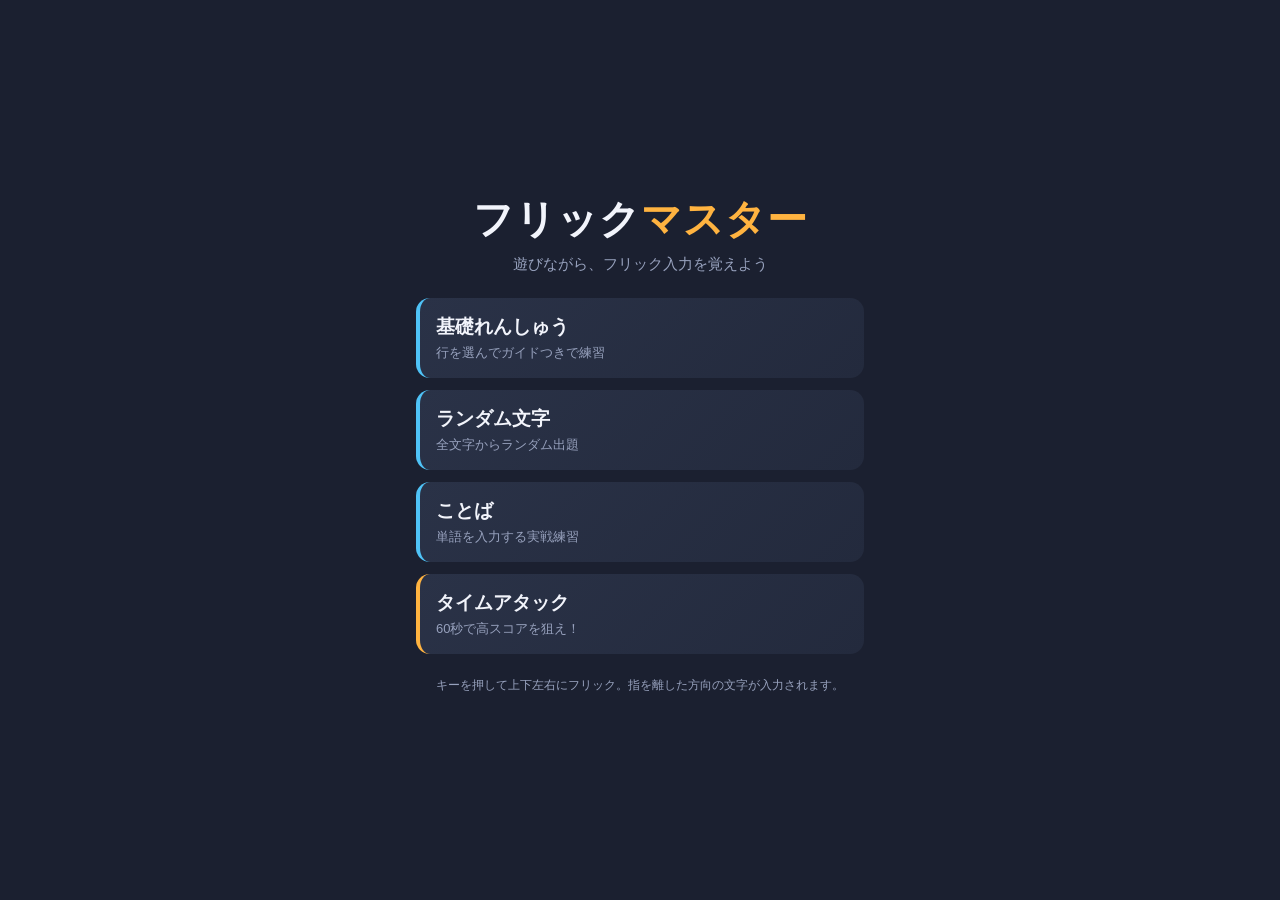
==== standalone.html @ 951d61f5 "1ファイルで動くスタンドアロン版HTMLを追加 分割版（index.html + css + js）と同内容を1ファイルにまとめたもの。 保存してブラウザで開くだけで動作する。  https://cl" ====
<!DOCTYPE html>
<html lang="ja">
<head>
  <meta charset="UTF-8">
  <meta name="viewport" content="width=device-width, initial-scale=1.0, maximum-scale=1.0, user-scalable=no, viewport-fit=cover">
  <meta name="theme-color" content="#1b2030">
  <meta name="apple-mobile-web-app-capable" content="yes">
  <title>フリックマスター｜フリック入力練習</title>
  <style>
:root {
  --bg: #1b2030;
  --bg-2: #232a3d;
  --panel: #2a3247;
  --key: #36405c;
  --key-press: #4d5b80;
  --accent: #ffb340;
  --accent-2: #4fc3f7;
  --good: #4caf50;
  --bad: #ef5350;
  --text: #f2f4fb;
  --muted: #97a1bd;
  --radius: 14px;
}

* { box-sizing: border-box; -webkit-tap-highlight-color: transparent; }

html, body {
  margin: 0;
  height: 100%;
  background: var(--bg);
  color: var(--text);
  font-family: -apple-system, BlinkMacSystemFont, "Hiragino Sans", "Noto Sans JP", "Yu Gothic", sans-serif;
  overscroll-behavior: none;
  touch-action: manipulation;
  user-select: none;
  -webkit-user-select: none;
}

#app {
  height: 100dvh;
  max-width: 480px;
  margin: 0 auto;
  position: relative;
  overflow: hidden;
}

.screen {
  position: absolute;
  inset: 0;
  display: none;
  flex-direction: column;
  padding: env(safe-area-inset-top) 16px env(safe-area-inset-bottom);
}
.screen.active { display: flex; }

/* --- 共通ボタン --- */
.btn {
  font-family: inherit;
  color: var(--text);
  background: var(--panel);
  border: none;
  border-radius: var(--radius);
  padding: 16px;
  font-size: 17px;
  cursor: pointer;
  transition: transform .08s ease, background .15s ease;
}
.btn:active { transform: scale(.97); }

/* --- ホーム --- */
.home-inner, .result-inner {
  margin: auto 0;
  display: flex;
  flex-direction: column;
  gap: 14px;
  width: 100%;
  padding: 24px 0;
}
.logo {
  text-align: center;
  font-size: 40px;
  margin: 0;
  font-weight: 800;
  letter-spacing: 1px;
}
.logo span { color: var(--accent); }
.tagline {
  text-align: center;
  color: var(--muted);
  margin: -6px 0 10px;
  font-size: 15px;
}
.mode-list { display: flex; flex-direction: column; gap: 12px; }
.mode-btn {
  display: flex;
  flex-direction: column;
  align-items: flex-start;
  gap: 4px;
  text-align: left;
  background: linear-gradient(135deg, var(--panel), var(--bg-2));
  border-left: 4px solid var(--accent-2);
}
.mode-btn.timeattack { border-left-color: var(--accent); }
.mode-name { font-size: 19px; font-weight: 700; }
.mode-desc { font-size: 13px; color: var(--muted); }
.hint {
  text-align: center;
  color: var(--muted);
  font-size: 12px;
  line-height: 1.6;
  margin-top: 8px;
}

/* --- 行選択 --- */
.subtitle { text-align: center; font-size: 22px; margin: 0 0 8px; }
.group-grid {
  display: grid;
  grid-template-columns: repeat(3, 1fr);
  gap: 10px;
}
.group-btn { font-size: 20px; font-weight: 700; padding: 18px 0; }
.group-all-btn {
  margin-top: 6px;
  background: var(--accent-2);
  color: #06243a;
  font-weight: 700;
}

/* --- プレイ --- */
.play-header {
  display: flex;
  align-items: center;
  justify-content: space-between;
  padding: 8px 0;
}
.icon-btn {
  background: transparent;
  border: none;
  color: var(--text);
  font-size: 22px;
  width: 44px;
  height: 44px;
  border-radius: 12px;
  cursor: pointer;
}
.guide-btn { opacity: .4; }
.guide-btn.on { opacity: 1; background: rgba(255,179,64,.2); }
.play-mode-label { font-size: 15px; color: var(--muted); }

.timer-wrap { text-align: center; margin-bottom: 4px; }
.timer-label { font-size: 12px; color: var(--muted); margin-right: 6px; }
.timer { font-size: 28px; font-weight: 800; color: var(--accent); font-variant-numeric: tabular-nums; }

.prompt-area {
  flex: 1;
  display: flex;
  align-items: center;
  justify-content: center;
  min-height: 90px;
}
.prompt {
  font-size: 46px;
  font-weight: 700;
  letter-spacing: 4px;
  text-align: center;
  transition: transform .1s ease;
}
.prompt.hit { animation: pop .18s ease; }
.prompt.miss { animation: nope .25s ease; }
@keyframes pop { 50% { transform: scale(1.08); } }
@keyframes nope { 0%,100%{transform:translateX(0)} 25%{transform:translateX(-7px)} 75%{transform:translateX(7px)} }
.ch { color: var(--muted); padding: 0 1px; }
.ch.done { color: var(--good); }
.ch.cur { color: var(--text); border-bottom: 4px solid var(--accent); }

.stats-bar {
  display: grid;
  grid-template-columns: repeat(4, 1fr);
  gap: 8px;
  margin-bottom: 12px;
}
.stat {
  background: var(--bg-2);
  border-radius: 10px;
  padding: 8px 4px;
  text-align: center;
}
.stat-label { display: block; font-size: 10px; color: var(--muted); }
.stat-val { display: block; font-size: 18px; font-weight: 700; font-variant-numeric: tabular-nums; }

/* --- キーボード --- */
.keyboard {
  display: grid;
  grid-template-columns: repeat(3, 1fr);
  grid-auto-rows: 1fr;
  gap: 8px;
  padding-bottom: 8px;
  aspect-ratio: 3 / 4;
  max-height: 46dvh;
}
.keyboard.shake { animation: kbshake .25s ease; }
@keyframes kbshake { 0%,100%{transform:translateX(0)} 30%{transform:translateX(-6px)} 60%{transform:translateX(6px)} }

.key {
  position: relative;
  background: var(--key);
  border-radius: 12px;
  display: flex;
  align-items: center;
  justify-content: center;
  font-size: 26px;
  font-weight: 600;
  cursor: pointer;
  user-select: none;
}
.key-blank { background: transparent; pointer-events: none; }
.key.pressed { background: var(--key-press); }
.key.guide {
  box-shadow: 0 0 0 3px var(--accent), 0 0 16px rgba(255,179,64,.5);
  animation: guidePulse 1.2s ease-in-out infinite;
}
@keyframes guidePulse { 50% { box-shadow: 0 0 0 3px var(--accent), 0 0 24px rgba(255,179,64,.8); } }

/* ガイドの方向を示す矢印 */
.key.guide::after {
  content: '';
  position: absolute;
  font-size: 20px;
  color: var(--accent);
}
.key.guide[data-guide-dir="up"]::after    { content:'▲'; top: 2px; }
.key.guide[data-guide-dir="down"]::after  { content:'▼'; bottom: 2px; }
.key.guide[data-guide-dir="left"]::after  { content:'◀'; left: 4px; }
.key.guide[data-guide-dir="right"]::after { content:'▶'; right: 4px; }
.key.guide[data-guide-dir="center"]::after { content:'●'; font-size: 12px; opacity:.7; }

/* フリックポップアップ（押下中に方向候補を表示） */
.flick-popup {
  position: absolute;
  inset: -50% -10%;
  pointer-events: none;
  display: none;
  z-index: 10;
}
.key.show-popup .flick-popup { display: block; }
.flick-seg {
  position: absolute;
  width: 46px;
  height: 46px;
  display: flex;
  align-items: center;
  justify-content: center;
  background: var(--bg-2);
  border-radius: 10px;
  font-size: 24px;
  font-weight: 700;
  box-shadow: 0 4px 10px rgba(0,0,0,.4);
  left: 50%;
  top: 50%;
  transform: translate(-50%, -50%);
}
.flick-center { }
.flick-up    { transform: translate(-50%, -130%); }
.flick-down  { transform: translate(-50%, 30%); }
.flick-left  { transform: translate(-130%, -50%); }
.flick-right { transform: translate(30%, -50%); }
.flick-seg.active {
  background: var(--accent);
  color: #2a1a00;
  transform: translate(-50%, -50%) scale(1.12);
}
.flick-seg.flick-up.active    { transform: translate(-50%, -130%) scale(1.12); }
.flick-seg.flick-down.active  { transform: translate(-50%, 30%) scale(1.12); }
.flick-seg.flick-left.active  { transform: translate(-130%, -50%) scale(1.12); }
.flick-seg.flick-right.active { transform: translate(30%, -50%) scale(1.12); }

/* --- 結果 --- */
.rank {
  font-size: 90px;
  font-weight: 900;
  text-align: center;
  line-height: 1;
  margin: 6px 0;
  color: var(--accent);
}
.rank[data-rank="S"] { color: #ffd54f; text-shadow: 0 0 20px rgba(255,213,79,.6); }
.rank[data-rank="A"] { color: #4fc3f7; }
.rank[data-rank="B"] { color: #81c784; }
.rank[data-rank="C"] { color: #ffb74d; }
.rank[data-rank="D"] { color: var(--muted); }
.new-record { text-align: center; color: var(--accent); font-weight: 700; margin: 0; }
.result-mode-label { text-align: center; color: var(--muted); margin: 0; }
.result-grid {
  display: grid;
  grid-template-columns: repeat(2, 1fr);
  gap: 10px;
}
.rstat {
  background: var(--bg-2);
  border-radius: 12px;
  padding: 14px;
  display: flex;
  justify-content: space-between;
  align-items: center;
}
.rstat span { color: var(--muted); font-size: 14px; }
.rstat b { font-size: 22px; font-variant-numeric: tabular-nums; }
.primary-btn {
  background: var(--accent);
  color: #2a1a00;
  font-weight: 700;
  margin-top: 8px;
}

</style>
</head>
<body>
  <div id="app">

    <!-- ホーム -->
    <section id="screen-home" class="screen">
      <div class="home-inner">
        <h1 class="logo">フリック<span>マスター</span></h1>
        <p class="tagline">遊びながら、フリック入力を覚えよう</p>
        <div class="mode-list">
          <button class="btn mode-btn" data-mode="basic">
            <span class="mode-name">基礎れんしゅう</span>
            <span class="mode-desc">行を選んでガイドつきで練習</span>
          </button>
          <button class="btn mode-btn" data-mode="random">
            <span class="mode-name">ランダム文字</span>
            <span class="mode-desc">全文字からランダム出題</span>
          </button>
          <button class="btn mode-btn" data-mode="words">
            <span class="mode-name">ことば</span>
            <span class="mode-desc">単語を入力する実戦練習</span>
          </button>
          <button class="btn mode-btn timeattack" data-mode="timeattack">
            <span class="mode-name">タイムアタック</span>
            <span class="mode-desc">60秒で高スコアを狙え！</span>
          </button>
        </div>
        <p class="hint">キーを押して上下左右にフリック。指を離した方向の文字が入力されます。</p>
      </div>
    </section>

    <!-- 行選択 -->
    <section id="screen-group" class="screen">
      <div class="home-inner">
        <h2 class="subtitle">どの行をれんしゅうする？</h2>
        <div id="group-grid" class="group-grid"></div>
        <button id="group-all" class="btn group-all-btn">ぜんぶ（あ〜わ行）</button>
      </div>
    </section>

    <!-- プレイ -->
    <section id="screen-play" class="screen">
      <header class="play-header">
        <button id="quit-btn" class="icon-btn" aria-label="やめる">✕</button>
        <span id="play-mode-label" class="play-mode-label"></span>
        <button id="guide-toggle" class="icon-btn guide-btn" aria-label="ガイド切替">💡</button>
      </header>

      <div id="timer-wrap" class="timer-wrap" hidden>
        <span class="timer-label">のこり</span>
        <span id="timer" class="timer">60.0</span>
      </div>

      <div class="prompt-area">
        <div id="prompt" class="prompt"></div>
      </div>

      <div class="stats-bar">
        <div class="stat"><span class="stat-label">スコア</span><span id="stat-score" class="stat-val">0</span></div>
        <div class="stat"><span class="stat-label">コンボ</span><span id="stat-combo" class="stat-val">0</span></div>
        <div class="stat"><span class="stat-label">正確率</span><span id="stat-accuracy" class="stat-val">100%</span></div>
        <div class="stat"><span class="stat-label">文字/分</span><span id="stat-cpm" class="stat-val">0</span></div>
      </div>

      <div id="keyboard" class="keyboard"></div>
    </section>

    <!-- 結果 -->
    <section id="screen-result" class="screen">
      <div class="result-inner">
        <h2 class="subtitle">けっか</h2>
        <div id="result-rank" class="rank">A</div>
        <p id="result-new" class="new-record" hidden>🎉 ハイスコア更新！</p>
        <p class="result-mode-label"><span id="result-mode"></span></p>
        <div class="result-grid">
          <div class="rstat"><span>スコア</span><b id="result-score">0</b></div>
          <div class="rstat"><span>ベスト</span><b id="result-best">0</b></div>
          <div class="rstat"><span>正確率</span><b id="result-accuracy">0%</b></div>
          <div class="rstat"><span>文字/分</span><b id="result-cpm">0</b></div>
          <div class="rstat"><span>最大コンボ</span><b id="result-maxcombo">0</b></div>
          <div class="rstat"><span>ミス</span><b id="result-mistakes">0</b></div>
        </div>
        <button id="retry-btn" class="btn primary-btn">ホームへ</button>
      </div>
    </section>

  </div>

  <script>
// フリックキーボードのデータ定義
// 各キー: center = タップで入力される文字, flicks = フリック方向ごとの文字
// 配置はスマホの標準的なテンキー配列に準拠（3列×4行）

const FLICK_KEYS = [
  // row 0
  { id: 'a',  center: 'あ', flicks: { left: 'い', up: 'う', right: 'え', down: 'お' } },
  { id: 'ka', center: 'か', flicks: { left: 'き', up: 'く', right: 'け', down: 'こ' } },
  { id: 'sa', center: 'さ', flicks: { left: 'し', up: 'す', right: 'せ', down: 'そ' } },
  // row 1
  { id: 'ta', center: 'た', flicks: { left: 'ち', up: 'つ', right: 'て', down: 'と' } },
  { id: 'na', center: 'な', flicks: { left: 'に', up: 'ぬ', right: 'ね', down: 'の' } },
  { id: 'ha', center: 'は', flicks: { left: 'ひ', up: 'ふ', right: 'へ', down: 'ほ' } },
  // row 2
  { id: 'ma', center: 'ま', flicks: { left: 'み', up: 'む', right: 'め', down: 'も' } },
  { id: 'ya', center: 'や', flicks: { up: 'ゆ', down: 'よ' } },
  { id: 'ra', center: 'ら', flicks: { left: 'り', up: 'る', right: 'れ', down: 'ろ' } },
  // row 3
  { id: 'blank', center: '', flicks: {} },
  { id: 'wa', center: 'わ', flicks: { left: 'を', up: 'ん', right: 'ー' } },
  { id: 'mark', center: '、', flicks: { left: '。', up: '？', right: '！' } },
];

// 文字 -> { keyId, direction } の逆引き表（ガイド表示・問題生成に使用）
const CHAR_TO_FLICK = (() => {
  const map = {};
  for (const key of FLICK_KEYS) {
    if (key.center) map[key.center] = { keyId: key.id, direction: 'center' };
    for (const [dir, ch] of Object.entries(key.flicks)) {
      map[ch] = { keyId: key.id, direction: dir };
    }
  }
  return map;
})();

// 行（あ行・か行…）ごとのグループ。基礎練習モードで使用。
const KANA_GROUPS = {
  a:  ['あ', 'い', 'う', 'え', 'お'],
  ka: ['か', 'き', 'く', 'け', 'こ'],
  sa: ['さ', 'し', 'す', 'せ', 'そ'],
  ta: ['た', 'ち', 'つ', 'て', 'と'],
  na: ['な', 'に', 'ぬ', 'ね', 'の'],
  ha: ['は', 'ひ', 'ふ', 'へ', 'ほ'],
  ma: ['ま', 'み', 'む', 'め', 'も'],
  ya: ['や', 'ゆ', 'よ'],
  ra: ['ら', 'り', 'る', 'れ', 'ろ'],
  wa: ['わ', 'を', 'ん', 'ー'],
};

const GROUP_LABELS = {
  a: 'あ行', ka: 'か行', sa: 'さ行', ta: 'た行', na: 'な行',
  ha: 'は行', ma: 'ま行', ya: 'や行', ra: 'ら行', wa: 'わ行',
};

// 入力可能な全ひらがな（濁点・小書きを除く基本文字）
const ALL_KANA = Object.values(KANA_GROUPS).flat();

// ことばモード用の単語リスト（このキーボードで入力できる基本ひらがなのみで構成）
const WORDS = [
  'すし', 'みかん', 'さくら', 'ねこ', 'いぬ', 'うみ', 'やま',
  'そら', 'ほし', 'つき', 'はな', 'とり', 'くるま',
  'てかみ', 'おにくり', 'みそしる', 'たまこ',
  'あめ', 'ゆき', 'かせ', 'もり', 'かわ', 'いし', 'はね',
  'ひこうき', 'しんかんせん', 'こうえん',
  'ともたち', 'せんせい', 'おかあさん', 'おとうさん', 'おはよう', 'こんにちは',
  'ありかとう', 'さようなら', 'なつやすみ', 'ふゆやすみ',
  'えほん', 'おんかく', 'うんとうかい', 'たいいくかん',
];

// フリックキーボード: 描画とジェスチャー検出を担当
// 文字が確定したら onInput(char) コールバックを呼ぶ。

class FlickKeyboard {
  constructor(rootEl, onInput) {
    this.root = rootEl;
    this.onInput = onInput;
    this.threshold = 28; // タップ/フリックを判定する移動距離(px)
    this.keyEls = {};    // keyId -> element
    this.active = null;  // 現在ドラッグ中のキー情報
    this.guide = null;   // { keyId, direction } ハイライト用
    this._build();
  }

  _build() {
    this.root.innerHTML = '';
    this.root.classList.add('keyboard');

    for (const key of FLICK_KEYS) {
      const cell = document.createElement('div');
      cell.className = 'key';
      if (!key.center) {
        cell.classList.add('key-blank');
        this.root.appendChild(cell);
        continue;
      }
      cell.dataset.keyId = key.id;

      const main = document.createElement('span');
      main.className = 'key-main';
      main.textContent = key.center;
      cell.appendChild(main);

      // フリック方向のミニ表示（タップ中に出るポップアップの素）
      const popup = document.createElement('div');
      popup.className = 'flick-popup';
      for (const dir of ['up', 'down', 'left', 'right', 'center']) {
        const ch = dir === 'center' ? key.center : key.flicks[dir];
        if (!ch) continue;
        const seg = document.createElement('span');
        seg.className = 'flick-seg flick-' + dir;
        seg.textContent = ch;
        seg.dataset.dir = dir;
        popup.appendChild(seg);
      }
      cell.appendChild(popup);

      this.keyEls[key.id] = cell;
      this._bindPointer(cell, key);
      this.root.appendChild(cell);
    }
  }

  _bindPointer(cell, key) {
    const start = (clientX, clientY) => {
      this.active = { key, startX: clientX, startY: clientY, dir: 'center' };
      cell.classList.add('pressed');
      this._updatePopup(cell, 'center');
    };

    const move = (clientX, clientY) => {
      if (!this.active || this.active.key !== key) return;
      const dir = this._dirFor(clientX - this.active.startX, clientY - this.active.startY, key);
      this.active.dir = dir;
      this._updatePopup(cell, dir);
    };

    const end = () => {
      if (!this.active || this.active.key !== key) return;
      const dir = this.active.dir;
      const ch = dir === 'center' ? key.center : key.flicks[dir];
      cell.classList.remove('pressed');
      this._clearPopup(cell);
      this.active = null;
      if (ch) this.onInput(ch);
    };

    // タッチ
    cell.addEventListener('touchstart', (e) => {
      e.preventDefault();
      const t = e.changedTouches[0];
      start(t.clientX, t.clientY);
    }, { passive: false });
    cell.addEventListener('touchmove', (e) => {
      e.preventDefault();
      const t = e.changedTouches[0];
      move(t.clientX, t.clientY);
    }, { passive: false });
    cell.addEventListener('touchend', (e) => {
      e.preventDefault();
      end();
    }, { passive: false });
    cell.addEventListener('touchcancel', () => {
      cell.classList.remove('pressed');
      this._clearPopup(cell);
      this.active = null;
    });

    // マウス（PCでの動作確認用）
    cell.addEventListener('mousedown', (e) => {
      e.preventDefault();
      start(e.clientX, e.clientY);
      const onMove = (ev) => move(ev.clientX, ev.clientY);
      const onUp = () => {
        end();
        window.removeEventListener('mousemove', onMove);
        window.removeEventListener('mouseup', onUp);
      };
      window.addEventListener('mousemove', onMove);
      window.addEventListener('mouseup', onUp);
    });
  }

  // 移動量から方向を決定。利用可能な方向のみ返し、無ければ center。
  _dirFor(dx, dy, key) {
    const dist = Math.hypot(dx, dy);
    if (dist < this.threshold) return 'center';
    let dir;
    if (Math.abs(dx) > Math.abs(dy)) {
      dir = dx > 0 ? 'right' : 'left';
    } else {
      dir = dy > 0 ? 'down' : 'up';
    }
    return key.flicks[dir] ? dir : 'center';
  }

  _updatePopup(cell, dir) {
    cell.classList.add('show-popup');
    cell.querySelectorAll('.flick-seg').forEach((seg) => {
      seg.classList.toggle('active', seg.dataset.dir === dir);
    });
  }

  _clearPopup(cell) {
    cell.classList.remove('show-popup');
    cell.querySelectorAll('.flick-seg').forEach((seg) => seg.classList.remove('active'));
  }

  // 次に打つ文字のキーと方向をハイライト（学習ガイド）
  setGuide(char) {
    this.clearGuide();
    if (!char) return;
    const info = CHAR_TO_FLICK[char];
    if (!info) return;
    this.guide = info;
    const cell = this.keyEls[info.keyId];
    if (!cell) return;
    cell.classList.add('guide');
    cell.dataset.guideDir = info.direction;
  }

  clearGuide() {
    if (this.guide) {
      const cell = this.keyEls[this.guide.keyId];
      if (cell) {
        cell.classList.remove('guide');
        delete cell.dataset.guideDir;
      }
      this.guide = null;
    }
  }

  // 入力ミスのフィードバック（軽い振動＋点滅）
  flashWrong() {
    if (navigator.vibrate) navigator.vibrate(40);
    this.root.classList.remove('shake');
    void this.root.offsetWidth; // reflow でアニメ再生
    this.root.classList.add('shake');
  }
}

// ゲーム本体: モードごとの問題生成・採点・進行管理

const MODES = {
  basic: {
    label: '基礎れんしゅう',
    desc: '行を選んで1文字ずつ。ガイドつきで指の動きを覚える。',
    timed: false,
    needsGroup: true,
    guideDefault: true,
    makeQueue(opts) {
      // 選んだ行の文字をシャッフルして2周
      const base = KANA_GROUPS[opts.group] || ALL_KANA;
      const q = shuffle([...base, ...base]);
      return q.map((c) => ({ text: c }));
    },
  },
  random: {
    label: 'ランダム文字',
    desc: '全部の文字からランダム出題。ガイドなしで腕だめし。',
    timed: false,
    needsGroup: false,
    guideDefault: false,
    makeQueue() {
      return shuffle(ALL_KANA).slice(0, 20).map((c) => ({ text: c }));
    },
  },
  words: {
    label: 'ことば',
    desc: '単語を入力。実戦に近い練習。',
    timed: false,
    needsGroup: false,
    guideDefault: false,
    makeQueue() {
      return shuffle([...WORDS]).slice(0, 10).map((w) => ({ text: w }));
    },
  },
  timeattack: {
    label: 'タイムアタック',
    desc: '60秒で何文字打てる？スコアを競おう。',
    timed: true,
    duration: 60,
    needsGroup: false,
    guideDefault: false,
    makeQueue() {
      // 時間切れまで補充するので長めに用意
      return shuffle([...WORDS, ...WORDS, ...WORDS]).map((w) => ({ text: w }));
    },
  },
};

class Game {
  constructor({ keyboard, ui }) {
    this.keyboard = keyboard;
    this.ui = ui;
    this.keyboard.onInput = (ch) => this.handleInput(ch);
    this.reset();
  }

  reset() {
    this.mode = null;
    this.queue = [];
    this.qIndex = 0;
    this.charIndex = 0;
    this.correct = 0;
    this.mistakes = 0;
    this.combo = 0;
    this.maxCombo = 0;
    this.score = 0;
    this.startTime = 0;
    this.running = false;
    this.showGuide = false;
    this.timerId = null;
  }

  start(modeKey, opts = {}) {
    this.reset();
    this.mode = MODES[modeKey];
    this.modeKey = modeKey;
    this.queue = this.mode.makeQueue(opts);
    this.showGuide = opts.guide !== undefined ? opts.guide : this.mode.guideDefault;
    this.running = true;
    this.startTime = performance.now();

    if (this.mode.timed) {
      this.remaining = this.mode.duration;
      this._tick();
      this.timerId = setInterval(() => this._tick(), 200);
    }
    this._renderPrompt();
    this.ui.updateStats(this.statsSnapshot());
  }

  _tick() {
    const elapsed = (performance.now() - this.startTime) / 1000;
    this.remaining = Math.max(0, this.mode.duration - elapsed);
    this.ui.updateTimer(this.remaining);
    if (this.remaining <= 0) this.finish();
  }

  get currentPrompt() {
    return this.queue[this.qIndex];
  }

  get currentChar() {
    const p = this.currentPrompt;
    return p ? p.text[this.charIndex] : null;
  }

  _renderPrompt() {
    const p = this.currentPrompt;
    if (!p) { this.finish(); return; }
    this.ui.showPrompt(p.text, this.charIndex);
    if (this.showGuide) {
      this.keyboard.setGuide(this.currentChar);
    } else {
      this.keyboard.clearGuide();
    }
  }

  handleInput(ch) {
    if (!this.running) return;
    const expected = this.currentChar;
    if (ch === expected) {
      this.correct++;
      this.combo++;
      this.maxCombo = Math.max(this.maxCombo, this.combo);
      // コンボに応じた加点
      this.score += 10 + Math.min(this.combo, 20);
      this.charIndex++;
      this.ui.markCorrect(this.charIndex);

      if (this.charIndex >= this.currentPrompt.text.length) {
        // 単語クリアのボーナス
        this.score += 20;
        this.qIndex++;
        this.charIndex = 0;
        // タイムアタックでキューが尽きそうなら補充
        if (this.mode.timed && this.qIndex >= this.queue.length - 2) {
          this.queue.push(...shuffle([...WORDS]).map((w) => ({ text: w })));
        }
      }
      this._renderPrompt();
      if (!this.mode.timed && this.qIndex >= this.queue.length) this.finish();
    } else {
      this.mistakes++;
      this.combo = 0;
      this.keyboard.flashWrong();
      this.ui.markWrong();
    }
    this.ui.updateStats(this.statsSnapshot());
  }

  statsSnapshot() {
    const elapsed = Math.max(0.001, (performance.now() - this.startTime) / 1000);
    const total = this.correct + this.mistakes;
    const accuracy = total ? Math.round((this.correct / total) * 100) : 100;
    const cpm = Math.round((this.correct / elapsed) * 60); // 1分あたり文字数
    return {
      score: this.score,
      combo: this.combo,
      maxCombo: this.maxCombo,
      accuracy,
      cpm,
      correct: this.correct,
      mistakes: this.mistakes,
      elapsed,
    };
  }

  finish() {
    if (!this.running) return;
    this.running = false;
    if (this.timerId) clearInterval(this.timerId);
    this.keyboard.clearGuide();
    const stats = this.statsSnapshot();
    stats.modeLabel = this.mode.label;
    stats.rank = rankFor(stats);
    this.ui.showResult(stats);
  }

  toggleGuide() {
    this.showGuide = !this.showGuide;
    this._renderPrompt();
    return this.showGuide;
  }
}

function rankFor(stats) {
  // 正確率と速度から簡易ランク
  const s = stats.accuracy * 0.6 + Math.min(stats.cpm, 120) * 0.6;
  if (stats.accuracy >= 98 && stats.cpm >= 90) return 'S';
  if (s >= 110) return 'A';
  if (s >= 90) return 'B';
  if (s >= 70) return 'C';
  return 'D';
}

function shuffle(arr) {
  for (let i = arr.length - 1; i > 0; i--) {
    const j = Math.floor(Math.random() * (i + 1));
    [arr[i], arr[j]] = [arr[j], arr[i]];
  }
  return arr;
}

// 画面遷移・UIバインドのエントリポイント

const screens = {
  home: document.getElementById('screen-home'),
  group: document.getElementById('screen-group'),
  play: document.getElementById('screen-play'),
  result: document.getElementById('screen-result'),
};

function showScreen(name) {
  Object.entries(screens).forEach(([k, el]) => {
    el.classList.toggle('active', k === name);
  });
}

// プレイ画面の各要素
const els = {
  prompt: document.getElementById('prompt'),
  score: document.getElementById('stat-score'),
  combo: document.getElementById('stat-combo'),
  accuracy: document.getElementById('stat-accuracy'),
  cpm: document.getElementById('stat-cpm'),
  timer: document.getElementById('timer'),
  guideBtn: document.getElementById('guide-toggle'),
};

// Game に渡す UI 実装
const ui = {
  showPrompt(text, charIndex) {
    els.prompt.innerHTML = '';
    for (let i = 0; i < text.length; i++) {
      const span = document.createElement('span');
      span.className = 'ch';
      if (i < charIndex) span.classList.add('done');
      else if (i === charIndex) span.classList.add('cur');
      span.textContent = text[i];
      els.prompt.appendChild(span);
    }
  },
  markCorrect(charIndex) {
    const chars = els.prompt.querySelectorAll('.ch');
    chars.forEach((c, i) => {
      c.classList.toggle('done', i < charIndex);
      c.classList.toggle('cur', i === charIndex);
    });
    els.prompt.classList.remove('hit');
    void els.prompt.offsetWidth;
    els.prompt.classList.add('hit');
  },
  markWrong() {
    els.prompt.classList.remove('miss');
    void els.prompt.offsetWidth;
    els.prompt.classList.add('miss');
  },
  updateStats(s) {
    els.score.textContent = s.score;
    els.combo.textContent = s.combo;
    els.accuracy.textContent = s.accuracy + '%';
    els.cpm.textContent = s.cpm;
  },
  updateTimer(remaining) {
    els.timer.textContent = remaining.toFixed(1);
  },
  showResult(stats) {
    document.getElementById('result-rank').textContent = stats.rank;
    document.getElementById('result-rank').dataset.rank = stats.rank;
    document.getElementById('result-mode').textContent = stats.modeLabel;
    document.getElementById('result-score').textContent = stats.score;
    document.getElementById('result-accuracy').textContent = stats.accuracy + '%';
    document.getElementById('result-cpm').textContent = stats.cpm;
    document.getElementById('result-maxcombo').textContent = stats.maxCombo;
    document.getElementById('result-mistakes').textContent = stats.mistakes;
    saveBest(stats);
    showScreen('result');
  },
};

// ベストスコアの保存（localStorage）
function saveBest(stats) {
  const key = 'flick_best_' + (game.modeKey || 'x');
  const prev = Number(localStorage.getItem(key) || 0);
  const best = Math.max(prev, stats.score);
  localStorage.setItem(key, best);
  const el = document.getElementById('result-best');
  el.textContent = best;
  document.getElementById('result-new').hidden = !(stats.score >= best && stats.score > prev);
}

// 初期化
const keyboard = new FlickKeyboard(document.getElementById('keyboard'), () => {});
const game = new Game({ keyboard, ui });

let pendingMode = null;

// --- ホーム画面: モード選択 ---
document.querySelectorAll('[data-mode]').forEach((btn) => {
  btn.addEventListener('click', () => {
    const modeKey = btn.dataset.mode;
    if (MODES[modeKey].needsGroup) {
      pendingMode = modeKey;
      showScreen('group');
    } else {
      startGame(modeKey, {});
    }
  });
});

// --- 行選択画面 ---
const groupGrid = document.getElementById('group-grid');
Object.entries(GROUP_LABELS).forEach(([key, label]) => {
  const btn = document.createElement('button');
  btn.className = 'btn group-btn';
  btn.textContent = label;
  btn.addEventListener('click', () => startGame(pendingMode, { group: key }));
  groupGrid.appendChild(btn);
});
document.getElementById('group-all').addEventListener('click', () => {
  startGame(pendingMode, { group: null });
});

function startGame(modeKey, opts) {
  const mode = MODES[modeKey];
  document.getElementById('play-mode-label').textContent = mode.label;
  // タイマー表示の有無
  document.getElementById('timer-wrap').hidden = !mode.timed;
  showScreen('play');
  game.start(modeKey, opts);
  els.guideBtn.classList.toggle('on', game.showGuide);
}

// --- プレイ中のボタン ---
els.guideBtn.addEventListener('click', () => {
  const on = game.toggleGuide();
  els.guideBtn.classList.toggle('on', on);
});
document.getElementById('quit-btn').addEventListener('click', () => {
  game.running = false;
  if (game.timerId) clearInterval(game.timerId);
  keyboard.clearGuide();
  showScreen('home');
});

// --- 結果画面のボタン ---
document.getElementById('retry-btn').addEventListener('click', () => {
  showScreen('home');
});

showScreen('home');

</script>
</body>
</html>
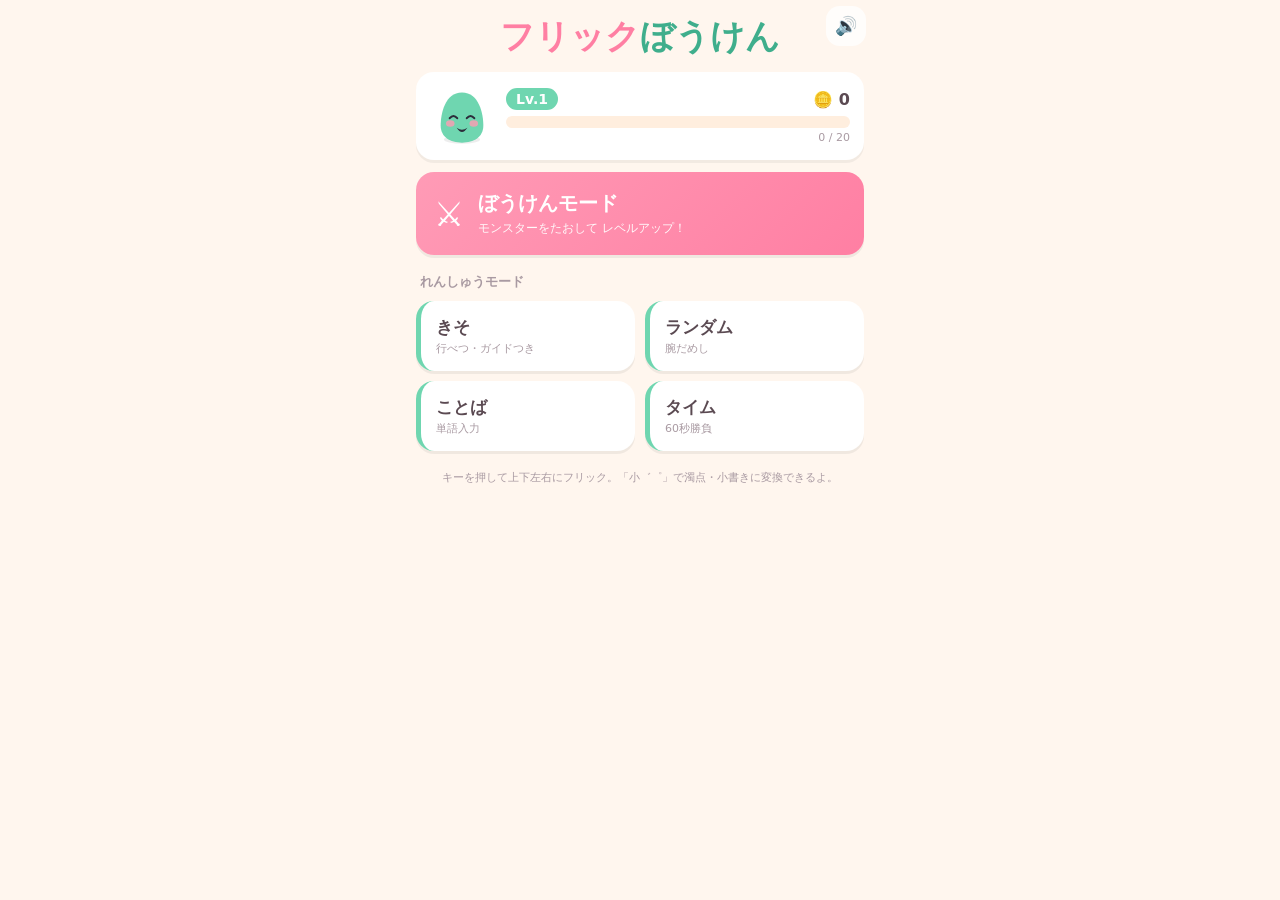
==== commit adf0a68c: "ぼうけん(RPG)モード・かわいいキャラ・濁点対応・PWA化に大幅アップデート - 目玉のRPG「ぼうけんモード」: 言葉を打ってモンスター撃破→XP/レベルアップ。   全4ステージ＋ボス、敵の攻撃" ====
--- a/standalone.html
+++ b/standalone.html
@@ -3,439 +3,516 @@
 <head>
   <meta charset="UTF-8">
   <meta name="viewport" content="width=device-width, initial-scale=1.0, maximum-scale=1.0, user-scalable=no, viewport-fit=cover">
-  <meta name="theme-color" content="#1b2030">
+  <meta name="theme-color" content="#ffb3c8">
   <meta name="apple-mobile-web-app-capable" content="yes">
-  <title>フリックマスター｜フリック入力練習</title>
+  <meta name="mobile-web-app-capable" content="yes">
+  <link rel="manifest" href="manifest.json">
+  <link rel="apple-touch-icon" href="icons/apple-touch-icon.png">
+  <title>フリックぼうけん｜たのしくフリック入力</title>
   <style>
 :root {
-  --bg: #1b2030;
-  --bg-2: #232a3d;
-  --panel: #2a3247;
-  --key: #36405c;
-  --key-press: #4d5b80;
-  --accent: #ffb340;
-  --accent-2: #4fc3f7;
-  --good: #4caf50;
-  --bad: #ef5350;
-  --text: #f2f4fb;
-  --muted: #97a1bd;
-  --radius: 14px;
-}
-
+  --bg: #fff6ee;
+  --bg-2: #ffeede;
+  --card: #ffffff;
+  --pink: #ff7fa3;
+  --pink-soft: #ffd7e2;
+  --mint: #6fd6b0;
+  --mint-dark: #3fae8c;
+  --yellow: #ffcf5c;
+  --ink: #5b4a52;
+  --muted: #a99aa2;
+  --good: #43c08a;
+  --bad: #ff6b6b;
+  --key: #fff;
+  --key-press: #ffe7c2;
+  --r: 18px;
+}
 * { box-sizing: border-box; -webkit-tap-highlight-color: transparent; }
-
 html, body {
-  margin: 0;
-  height: 100%;
-  background: var(--bg);
-  color: var(--text);
-  font-family: -apple-system, BlinkMacSystemFont, "Hiragino Sans", "Noto Sans JP", "Yu Gothic", sans-serif;
-  overscroll-behavior: none;
-  touch-action: manipulation;
-  user-select: none;
-  -webkit-user-select: none;
-}
-
-#app {
-  height: 100dvh;
-  max-width: 480px;
-  margin: 0 auto;
-  position: relative;
-  overflow: hidden;
-}
-
-.screen {
-  position: absolute;
-  inset: 0;
-  display: none;
-  flex-direction: column;
-  padding: env(safe-area-inset-top) 16px env(safe-area-inset-bottom);
-}
+  margin: 0; height: 100%;
+  background: var(--bg); color: var(--ink);
+  font-family: "Hiragino Maru Gothic ProN", "Rounded Mplus 1c", "Hiragino Sans", "Noto Sans JP", system-ui, sans-serif;
+  overscroll-behavior: none; touch-action: manipulation;
+  user-select: none; -webkit-user-select: none;
+}
+#app { height: 100dvh; max-width: 480px; margin: 0 auto; position: relative; overflow: hidden; }
+
+.screen { position: absolute; inset: 0; display: none; flex-direction: column;
+  padding: env(safe-area-inset-top) 14px env(safe-area-inset-bottom); }
 .screen.active { display: flex; }
 
-/* --- 共通ボタン --- */
-.btn {
-  font-family: inherit;
-  color: var(--text);
-  background: var(--panel);
-  border: none;
-  border-radius: var(--radius);
-  padding: 16px;
-  font-size: 17px;
-  cursor: pointer;
-  transition: transform .08s ease, background .15s ease;
-}
-.btn:active { transform: scale(.97); }
-
-/* --- ホーム --- */
-.home-inner, .result-inner {
-  margin: auto 0;
-  display: flex;
-  flex-direction: column;
-  gap: 14px;
-  width: 100%;
-  padding: 24px 0;
-}
-.logo {
-  text-align: center;
-  font-size: 40px;
-  margin: 0;
-  font-weight: 800;
-  letter-spacing: 1px;
-}
-.logo span { color: var(--accent); }
-.tagline {
-  text-align: center;
-  color: var(--muted);
-  margin: -6px 0 10px;
-  font-size: 15px;
-}
-.mode-list { display: flex; flex-direction: column; gap: 12px; }
-.mode-btn {
-  display: flex;
-  flex-direction: column;
-  align-items: flex-start;
-  gap: 4px;
-  text-align: left;
-  background: linear-gradient(135deg, var(--panel), var(--bg-2));
-  border-left: 4px solid var(--accent-2);
-}
-.mode-btn.timeattack { border-left-color: var(--accent); }
-.mode-name { font-size: 19px; font-weight: 700; }
-.mode-desc { font-size: 13px; color: var(--muted); }
-.hint {
-  text-align: center;
-  color: var(--muted);
-  font-size: 12px;
-  line-height: 1.6;
-  margin-top: 8px;
-}
-
-/* --- 行選択 --- */
-.subtitle { text-align: center; font-size: 22px; margin: 0 0 8px; }
-.group-grid {
-  display: grid;
-  grid-template-columns: repeat(3, 1fr);
-  gap: 10px;
-}
-.group-btn { font-size: 20px; font-weight: 700; padding: 18px 0; }
-.group-all-btn {
-  margin-top: 6px;
-  background: var(--accent-2);
-  color: #06243a;
-  font-weight: 700;
-}
-
-/* --- プレイ --- */
-.play-header {
-  display: flex;
-  align-items: center;
-  justify-content: space-between;
-  padding: 8px 0;
-}
-.icon-btn {
-  background: transparent;
-  border: none;
-  color: var(--text);
-  font-size: 22px;
-  width: 44px;
-  height: 44px;
-  border-radius: 12px;
-  cursor: pointer;
-}
+/* ボタン共通 */
+.btn { font-family: inherit; color: var(--ink); background: var(--card);
+  border: none; border-radius: var(--r); padding: 15px; font-size: 16px; cursor: pointer;
+  box-shadow: 0 3px 0 rgba(0,0,0,.06); transition: transform .08s ease; }
+.btn:active { transform: translateY(2px) scale(.99); box-shadow: 0 1px 0 rgba(0,0,0,.06); }
+.icon-btn { background: rgba(255,255,255,.7); border: none; color: var(--ink); font-size: 20px;
+  width: 42px; height: 42px; border-radius: 14px; cursor: pointer; }
+
+/* ===== マスコット ===== */
+.mascot-slot { display: inline-block; }
+.mascot-svg { width: 100%; height: 100%; display: block; }
+.m-body { fill: var(--mint); }
+.m-shadow { fill: rgba(0,0,0,.07); }
+.m-cheek { fill: #ff9bb3; opacity: .8; }
+.m-eyes-happy path, .m-eyes-hurt path, .m-mouth-smile, .m-mouth-hurt {
+  fill: none; stroke: #2c2c3a; stroke-width: 4; stroke-linecap: round; stroke-linejoin: round; }
+.m-mouth-open { fill: #2c2c3a; }
+.mascot-slot .m-eyes-happy, .mascot-slot .m-eyes-hurt,
+.mascot-slot .m-mouth-open, .mascot-slot .m-mouth-hurt { display: none; }
+.mascot-slot[data-mood="happy"] .m-eyes-open, .mascot-slot[data-mood="happy"] .m-mouth-smile { display: none; }
+.mascot-slot[data-mood="happy"] .m-eyes-happy, .mascot-slot[data-mood="happy"] .m-mouth-open { display: block; }
+.mascot-slot[data-mood="hurt"] .m-eyes-open, .mascot-slot[data-mood="hurt"] .m-mouth-smile { display: none; }
+.mascot-slot[data-mood="hurt"] .m-eyes-hurt, .mascot-slot[data-mood="hurt"] .m-mouth-hurt { display: block; }
+.mascot-svg { animation: bob 2.4s ease-in-out infinite; transform-origin: center bottom; }
+@keyframes bob { 50% { transform: translateY(-4px); } }
+
+/* ===== ホーム ===== */
+.home-scroll { flex: 1; overflow-y: auto; padding: 6px 2px 20px; display: flex; flex-direction: column; gap: 12px; }
+.mute-btn { position: absolute; top: calc(env(safe-area-inset-top) + 6px); right: 14px; z-index: 5;
+  background: rgba(255,255,255,.8); border: none; width: 40px; height: 40px; border-radius: 14px; font-size: 18px; }
+.logo { text-align: center; font-size: 34px; margin: 8px 0 0; font-weight: 800; color: var(--pink); }
+.logo span { color: var(--mint-dark); }
+.player-card { display: flex; align-items: center; gap: 12px; background: var(--card);
+  border-radius: var(--r); padding: 12px 14px; box-shadow: 0 3px 0 rgba(0,0,0,.05); }
+.mascot-home { width: 64px; height: 64px; flex: none; }
+.player-info { flex: 1; }
+.lvl-row { display: flex; justify-content: space-between; align-items: center; margin-bottom: 6px; }
+.lvl-badge { background: var(--mint); color: #fff; font-weight: 800; padding: 3px 10px; border-radius: 999px; font-size: 14px; }
+.lvl-badge.small { font-size: 12px; padding: 2px 8px; }
+.coins { font-weight: 700; color: var(--ink); }
+.xp-bar { height: 12px; background: var(--bg-2); border-radius: 999px; overflow: hidden; }
+.xp-fill { height: 100%; background: linear-gradient(90deg, var(--yellow), #ffb03a); border-radius: 999px; transition: width .4s ease; }
+.xp-text { text-align: right; font-size: 11px; color: var(--muted); margin-top: 3px; }
+
+.adventure-btn { display: flex; align-items: center; gap: 14px; text-align: left;
+  background: linear-gradient(135deg, #ff9bb6, #ff7fa3); color: #fff; padding: 18px; }
+.adv-emoji { font-size: 34px; }
+.adv-text b { font-size: 20px; display: block; }
+.adv-text small { font-size: 12px; opacity: .95; }
+
+.section-title { margin: 6px 4px -2px; font-size: 13px; color: var(--muted); font-weight: 700; }
+.mode-grid { display: grid; grid-template-columns: 1fr 1fr; gap: 10px; }
+.mode-btn { display: flex; flex-direction: column; align-items: flex-start; gap: 2px; border-left: 5px solid var(--mint); }
+.mode-btn b { font-size: 17px; }
+.mode-btn small { font-size: 11px; color: var(--muted); }
+.hint { text-align: center; color: var(--muted); font-size: 11px; line-height: 1.6; margin: 6px 0 0; }
+
+/* ===== サブヘッダ ===== */
+.sub-header { display: flex; align-items: center; justify-content: space-between; padding: 8px 0; }
+.sub-title { font-size: 18px; font-weight: 800; }
+
+/* ===== ステージ一覧 ===== */
+.stage-list { flex: 1; overflow-y: auto; display: flex; flex-direction: column; gap: 12px; padding: 6px 2px 20px; }
+.stage-card { display: flex; align-items: center; gap: 12px; text-align: left; color: #fff; padding: 16px; }
+.stage-card.locked { filter: grayscale(.7) brightness(.92); color: rgba(255,255,255,.85); }
+.stage-num { font-size: 26px; font-weight: 900; width: 36px; text-align: center; opacity: .9; }
+.stage-info { flex: 1; }
+.stage-info b { font-size: 18px; display: block; }
+.stage-info small { font-size: 12px; opacity: .95; }
+.stage-go { font-size: 20px; }
+.stage-grass { background: linear-gradient(135deg, #7ed957, #4fae5a); }
+.stage-cave  { background: linear-gradient(135deg, #8e7cc3, #6a5acd); }
+.stage-sky   { background: linear-gradient(135deg, #5ec5ff, #3a8fd8); }
+.stage-tower { background: linear-gradient(135deg, #ff7b7b, #c0392b); }
+
+/* ===== 行選択 ===== */
+.group-wrap { flex: 1; display: flex; flex-direction: column; gap: 12px; justify-content: center; }
+.group-grid { display: grid; grid-template-columns: repeat(3, 1fr); gap: 10px; }
+.group-btn { font-size: 19px; font-weight: 800; padding: 18px 0; }
+.group-all-btn { background: var(--mint); color: #fff; font-weight: 800; }
+
+/* ===== プレイ共通 ===== */
+.play-header { display: flex; align-items: center; justify-content: space-between; padding: 6px 0; }
+.play-mode-label { font-size: 15px; font-weight: 700; color: var(--ink); }
 .guide-btn { opacity: .4; }
-.guide-btn.on { opacity: 1; background: rgba(255,179,64,.2); }
-.play-mode-label { font-size: 15px; color: var(--muted); }
-
-.timer-wrap { text-align: center; margin-bottom: 4px; }
-.timer-label { font-size: 12px; color: var(--muted); margin-right: 6px; }
-.timer { font-size: 28px; font-weight: 800; color: var(--accent); font-variant-numeric: tabular-nums; }
-
-.prompt-area {
-  flex: 1;
-  display: flex;
-  align-items: center;
-  justify-content: center;
-  min-height: 90px;
-}
-.prompt {
-  font-size: 46px;
-  font-weight: 700;
-  letter-spacing: 4px;
-  text-align: center;
-  transition: transform .1s ease;
-}
+.guide-btn.on { opacity: 1; background: var(--yellow); }
+.progress-pill { background: var(--ink); color: #fff; font-weight: 800; padding: 4px 12px; border-radius: 999px; font-size: 14px; }
+
+.timer-wrap { text-align: center; }
+.timer-label { font-size: 11px; color: var(--muted); margin-right: 6px; }
+.timer { font-size: 26px; font-weight: 900; color: var(--pink); font-variant-numeric: tabular-nums; }
+
+.prompt-area { flex: 1; display: flex; align-items: center; justify-content: center; min-height: 70px; }
+.prompt { font-size: 44px; font-weight: 800; letter-spacing: 3px; text-align: center; transition: transform .1s ease; }
 .prompt.hit { animation: pop .18s ease; }
 .prompt.miss { animation: nope .25s ease; }
 @keyframes pop { 50% { transform: scale(1.08); } }
 @keyframes nope { 0%,100%{transform:translateX(0)} 25%{transform:translateX(-7px)} 75%{transform:translateX(7px)} }
 .ch { color: var(--muted); padding: 0 1px; }
 .ch.done { color: var(--good); }
-.ch.cur { color: var(--text); border-bottom: 4px solid var(--accent); }
-
-.stats-bar {
-  display: grid;
-  grid-template-columns: repeat(4, 1fr);
-  gap: 8px;
-  margin-bottom: 12px;
-}
-.stat {
-  background: var(--bg-2);
-  border-radius: 10px;
-  padding: 8px 4px;
-  text-align: center;
-}
+.ch.cur { color: var(--ink); border-bottom: 5px solid var(--pink); }
+.ch.pending { color: var(--yellow); }
+
+.stats-bar { display: grid; grid-template-columns: repeat(4, 1fr); gap: 7px; margin-bottom: 10px; }
+.stat { background: var(--card); border-radius: 12px; padding: 7px 4px; text-align: center; box-shadow: 0 2px 0 rgba(0,0,0,.05); }
 .stat-label { display: block; font-size: 10px; color: var(--muted); }
-.stat-val { display: block; font-size: 18px; font-weight: 700; font-variant-numeric: tabular-nums; }
-
-/* --- キーボード --- */
-.keyboard {
-  display: grid;
-  grid-template-columns: repeat(3, 1fr);
-  grid-auto-rows: 1fr;
-  gap: 8px;
-  padding-bottom: 8px;
-  aspect-ratio: 3 / 4;
-  max-height: 46dvh;
-}
+.stat-val { display: block; font-size: 17px; font-weight: 800; font-variant-numeric: tabular-nums; }
+
+/* ===== キーボード ===== */
+.kb-slot { padding-bottom: 6px; }
+.keyboard { display: grid; grid-template-columns: repeat(3, 1fr); grid-auto-rows: 1fr; gap: 7px;
+  aspect-ratio: 3 / 4; max-height: 44dvh; }
 .keyboard.shake { animation: kbshake .25s ease; }
 @keyframes kbshake { 0%,100%{transform:translateX(0)} 30%{transform:translateX(-6px)} 60%{transform:translateX(6px)} }
-
-.key {
-  position: relative;
-  background: var(--key);
-  border-radius: 12px;
-  display: flex;
-  align-items: center;
-  justify-content: center;
-  font-size: 26px;
-  font-weight: 600;
-  cursor: pointer;
-  user-select: none;
-}
-.key-blank { background: transparent; pointer-events: none; }
-.key.pressed { background: var(--key-press); }
-.key.guide {
-  box-shadow: 0 0 0 3px var(--accent), 0 0 16px rgba(255,179,64,.5);
-  animation: guidePulse 1.2s ease-in-out infinite;
-}
-@keyframes guidePulse { 50% { box-shadow: 0 0 0 3px var(--accent), 0 0 24px rgba(255,179,64,.8); } }
-
-/* ガイドの方向を示す矢印 */
-.key.guide::after {
-  content: '';
-  position: absolute;
-  font-size: 20px;
-  color: var(--accent);
-}
-.key.guide[data-guide-dir="up"]::after    { content:'▲'; top: 2px; }
-.key.guide[data-guide-dir="down"]::after  { content:'▼'; bottom: 2px; }
-.key.guide[data-guide-dir="left"]::after  { content:'◀'; left: 4px; }
-.key.guide[data-guide-dir="right"]::after { content:'▶'; right: 4px; }
-.key.guide[data-guide-dir="center"]::after { content:'●'; font-size: 12px; opacity:.7; }
-
-/* フリックポップアップ（押下中に方向候補を表示） */
-.flick-popup {
-  position: absolute;
-  inset: -50% -10%;
-  pointer-events: none;
-  display: none;
-  z-index: 10;
-}
+.key { position: relative; background: var(--key); border-radius: 14px; display: flex; align-items: center;
+  justify-content: center; font-size: 25px; font-weight: 700; cursor: pointer;
+  box-shadow: 0 3px 0 rgba(0,0,0,.08); }
+.key:active, .key.pressed { background: var(--key-press); transform: translateY(2px); box-shadow: 0 1px 0 rgba(0,0,0,.08); }
+.key-mod { background: var(--bg-2); font-size: 16px; color: var(--mint-dark); font-weight: 800; }
+.key.guide { box-shadow: 0 0 0 3px var(--pink), 0 0 14px rgba(255,127,163,.5); animation: gpulse 1.1s ease-in-out infinite; }
+@keyframes gpulse { 50% { box-shadow: 0 0 0 3px var(--pink), 0 0 22px rgba(255,127,163,.8); } }
+.key.guide::after { content: ''; position: absolute; font-size: 18px; color: var(--pink); }
+.key.guide[data-guide-dir="up"]::after    { content:'▲'; top: 1px; }
+.key.guide[data-guide-dir="down"]::after  { content:'▼'; bottom: 1px; }
+.key.guide[data-guide-dir="left"]::after  { content:'◀'; left: 3px; }
+.key.guide[data-guide-dir="right"]::after { content:'▶'; right: 3px; }
+.key.guide[data-guide-dir="center"]::after { content:'●'; font-size: 10px; }
+.key-mod.guide-mod { box-shadow: 0 0 0 3px var(--yellow); animation: gpulse 1.1s ease-in-out infinite; }
+.key-mod.guide-mod::after { content: '×' attr(data-mods); position: absolute; top: 2px; right: 5px; font-size: 13px; color: var(--pink); }
+
+/* フリックポップアップ */
+.flick-popup { position: absolute; inset: -50% -10%; pointer-events: none; display: none; z-index: 10; }
 .key.show-popup .flick-popup { display: block; }
-.flick-seg {
-  position: absolute;
-  width: 46px;
-  height: 46px;
-  display: flex;
-  align-items: center;
-  justify-content: center;
-  background: var(--bg-2);
-  border-radius: 10px;
-  font-size: 24px;
-  font-weight: 700;
-  box-shadow: 0 4px 10px rgba(0,0,0,.4);
-  left: 50%;
-  top: 50%;
-  transform: translate(-50%, -50%);
-}
-.flick-center { }
+.flick-seg { position: absolute; width: 44px; height: 44px; display: flex; align-items: center; justify-content: center;
+  background: var(--ink); color: #fff; border-radius: 12px; font-size: 23px; font-weight: 800;
+  box-shadow: 0 4px 10px rgba(0,0,0,.3); left: 50%; top: 50%; transform: translate(-50%, -50%); }
 .flick-up    { transform: translate(-50%, -130%); }
 .flick-down  { transform: translate(-50%, 30%); }
 .flick-left  { transform: translate(-130%, -50%); }
 .flick-right { transform: translate(30%, -50%); }
-.flick-seg.active {
-  background: var(--accent);
-  color: #2a1a00;
-  transform: translate(-50%, -50%) scale(1.12);
-}
+.flick-seg.active { background: var(--pink); transform: translate(-50%, -50%) scale(1.12); }
 .flick-seg.flick-up.active    { transform: translate(-50%, -130%) scale(1.12); }
 .flick-seg.flick-down.active  { transform: translate(-50%, 30%) scale(1.12); }
 .flick-seg.flick-left.active  { transform: translate(-130%, -50%) scale(1.12); }
 .flick-seg.flick-right.active { transform: translate(30%, -50%) scale(1.12); }
 
-/* --- 結果 --- */
-.rank {
-  font-size: 90px;
-  font-weight: 900;
-  text-align: center;
-  line-height: 1;
-  margin: 6px 0;
-  color: var(--accent);
-}
-.rank[data-rank="S"] { color: #ffd54f; text-shadow: 0 0 20px rgba(255,213,79,.6); }
-.rank[data-rank="A"] { color: #4fc3f7; }
-.rank[data-rank="B"] { color: #81c784; }
-.rank[data-rank="C"] { color: #ffb74d; }
+/* ===== RPG バトル ===== */
+.rpg-arena { position: relative; border-radius: 20px; padding: 14px; margin-bottom: 8px;
+  min-height: 150px; display: flex; flex-direction: column; justify-content: center; overflow: hidden; color: #fff; }
+.rpg-arena.shake-arena { animation: kbshake .3s ease; }
+.rpg-arena.stage-grass { background: linear-gradient(160deg, #aee98a, #6fc36a); }
+.rpg-arena.stage-cave  { background: linear-gradient(160deg, #9a8bd0, #6a5acd); }
+.rpg-arena.stage-sky   { background: linear-gradient(160deg, #8fd6ff, #4a9fe0); }
+.rpg-arena.stage-tower { background: linear-gradient(160deg, #ff9a9a, #c0392b); }
+.monster-box { display: flex; align-items: center; gap: 14px; }
+.monster-emoji { font-size: 56px; line-height: 1; filter: drop-shadow(0 4px 4px rgba(0,0,0,.2)); animation: float 2.6s ease-in-out infinite; }
+.monster-emoji.boss { font-size: 70px; }
+@keyframes float { 50% { transform: translateY(-6px); } }
+.monster-emoji.enter { animation: enter .4s ease; }
+@keyframes enter { from { transform: translateX(60px) scale(.5); opacity: 0; } }
+.monster-emoji.hurt { animation: mhurt .25s ease; }
+@keyframes mhurt { 0%,100%{transform:translateX(0)} 25%{transform:translateX(-8px) rotate(-6deg)} 75%{transform:translateX(8px) rotate(6deg)} }
+.monster-emoji.dead { animation: dead .8s ease forwards; }
+@keyframes dead { to { transform: scale(0) rotate(90deg); opacity: 0; } }
+.monster-meta { flex: 1; }
+.monster-name { font-weight: 800; font-size: 16px; text-shadow: 0 1px 2px rgba(0,0,0,.3); }
+.mhp-bar { height: 12px; background: rgba(0,0,0,.25); border-radius: 999px; overflow: hidden; margin-top: 5px; }
+.mhp-fill { height: 100%; background: linear-gradient(90deg, #ffe14d, #ff5757); border-radius: 999px; transition: width .25s ease; }
+.atk-bar { height: 6px; background: rgba(0,0,0,.2); border-radius: 999px; overflow: hidden; margin-top: 5px; }
+.atk-fill { height: 100%; width: 0; background: #fff; opacity: .7; }
+.atk-fill.full { background: #ff3b3b; opacity: 1; }
+.speech { position: absolute; bottom: 8px; right: 12px; background: #fff; color: var(--ink);
+  padding: 6px 12px; border-radius: 14px; font-weight: 700; font-size: 13px; box-shadow: 0 3px 8px rgba(0,0,0,.2); }
+.rpg-fx { position: absolute; inset: 0; pointer-events: none; z-index: 4; }
+.popup { position: absolute; top: 30%; font-weight: 900; font-size: 24px; animation: rise .9s ease forwards; text-shadow: 0 2px 3px rgba(0,0,0,.3); }
+.popup.dmg { color: #fff; }
+.popup.crit { color: #ffe14d; font-size: 30px; }
+.popup.xp { color: #aaffc4; top: 50%; }
+.popup.player-dmg { color: #ff6b6b; top: 60%; }
+@keyframes rise { from { transform: translateY(10px); opacity: 0; } 30% { opacity: 1; } to { transform: translateY(-40px); opacity: 0; } }
+.rpg-prompt-area { min-height: 60px; flex: 0 0 auto; padding: 6px 0; }
+.rpg-prompt-area .prompt { font-size: 38px; }
+.player-bar { display: flex; align-items: center; gap: 12px; background: var(--card); border-radius: 16px;
+  padding: 8px 12px; margin-bottom: 8px; box-shadow: 0 2px 0 rgba(0,0,0,.05); }
+.mascot-battle { width: 46px; height: 46px; flex: none; }
+.php-wrap { flex: 1; }
+.php-top { display: flex; justify-content: space-between; align-items: center; font-size: 12px; font-weight: 700; margin-bottom: 4px; }
+.php-bar { height: 14px; background: var(--bg-2); border-radius: 999px; overflow: hidden; }
+.php-fill { height: 100%; background: linear-gradient(90deg, #5be38a, #2bbf6a); border-radius: 999px; transition: width .3s ease; }
+.php-fill.low { background: linear-gradient(90deg, #ff8a5b, #ff5757); }
+
+/* ===== 結果 ===== */
+.result-inner { margin: auto 0; display: flex; flex-direction: column; align-items: center; gap: 12px; padding: 20px 6px; }
+.mascot-result { width: 90px; height: 90px; }
+.result-title { font-size: 26px; margin: 0; font-weight: 900; }
+.rank { font-size: 80px; font-weight: 900; line-height: 1; margin: 0; }
+.rank[data-rank="S"] { color: var(--yellow); text-shadow: 0 0 18px rgba(255,207,92,.7); }
+.rank[data-rank="A"] { color: var(--mint-dark); }
+.rank[data-rank="B"] { color: #5ec5ff; }
+.rank[data-rank="C"] { color: #ffb03a; }
 .rank[data-rank="D"] { color: var(--muted); }
-.new-record { text-align: center; color: var(--accent); font-weight: 700; margin: 0; }
-.result-mode-label { text-align: center; color: var(--muted); margin: 0; }
-.result-grid {
-  display: grid;
-  grid-template-columns: repeat(2, 1fr);
-  gap: 10px;
-}
-.rstat {
-  background: var(--bg-2);
-  border-radius: 12px;
-  padding: 14px;
-  display: flex;
-  justify-content: space-between;
-  align-items: center;
-}
-.rstat span { color: var(--muted); font-size: 14px; }
-.rstat b { font-size: 22px; font-variant-numeric: tabular-nums; }
-.primary-btn {
-  background: var(--accent);
-  color: #2a1a00;
-  font-weight: 700;
-  margin-top: 8px;
-}
+.new-record { color: var(--pink); font-weight: 800; margin: 0; }
+.levelup-banner { background: var(--yellow); color: #7a5200; font-weight: 800; padding: 8px 16px; border-radius: 999px; }
+.result-grid { display: grid; grid-template-columns: 1fr 1fr; gap: 8px; width: 100%; }
+.rstat { background: var(--card); border-radius: 12px; padding: 12px; display: flex; justify-content: space-between;
+  align-items: center; box-shadow: 0 2px 0 rgba(0,0,0,.05); }
+.rstat span { color: var(--muted); font-size: 13px; }
+.rstat b { font-size: 18px; font-variant-numeric: tabular-nums; }
+.result-note { text-align: center; color: var(--mint-dark); font-weight: 700; margin: 0; }
+.result-actions { display: flex; gap: 10px; width: 100%; margin-top: 6px; }
+.result-actions .btn { flex: 1; }
+.primary-btn { background: var(--pink); color: #fff; font-weight: 800; }
+.ghost-btn { background: var(--card); }
 
 </style>
 </head>
 <body>
+  <!-- マスコット(モモ)のSVGテンプレート -->
+  <template id="mascot-svg">
+    <svg class="mascot-svg" viewBox="0 0 120 120" aria-hidden="true">
+      <ellipse class="m-shadow" cx="60" cy="104" rx="34" ry="8"/>
+      <path class="m-body" d="M60 16 C92 16 100 56 100 78 C100 100 82 110 60 110 C38 110 20 100 20 78 C20 56 28 16 60 16 Z"/>
+      <ellipse class="m-cheek" cx="38" cy="74" rx="8" ry="6"/>
+      <ellipse class="m-cheek" cx="82" cy="74" rx="8" ry="6"/>
+      <!-- 目: ぱっちり -->
+      <g class="m-eyes-open">
+        <circle cx="44" cy="62" r="9" fill="#fff"/><circle cx="76" cy="62" r="9" fill="#fff"/>
+        <circle cx="45" cy="64" r="5.5" fill="#2c2c3a"/><circle cx="77" cy="64" r="5.5" fill="#2c2c3a"/>
+        <circle cx="42" cy="60" r="2" fill="#fff"/><circle cx="74" cy="60" r="2" fill="#fff"/>
+      </g>
+      <!-- 目: にこっ(閉じ) -->
+      <g class="m-eyes-happy">
+        <path d="M37 64 Q44 56 51 64" /><path d="M69 64 Q76 56 83 64" />
+      </g>
+      <!-- 目: ><(こまり) -->
+      <g class="m-eyes-hurt">
+        <path d="M38 58 L50 66 M50 58 L38 66"/><path d="M70 58 L82 66 M82 58 L70 66"/>
+      </g>
+      <path class="m-mouth-smile" d="M50 82 Q60 92 70 82"/>
+      <path class="m-mouth-open" d="M50 82 Q60 98 70 82 Q60 90 50 82 Z"/>
+      <path class="m-mouth-hurt" d="M50 88 Q55 82 60 88 Q65 94 70 88"/>
+    </svg>
+  </template>
+
   <div id="app">
 
-    <!-- ホーム -->
-    <section id="screen-home" class="screen">
-      <div class="home-inner">
-        <h1 class="logo">フリック<span>マスター</span></h1>
-        <p class="tagline">遊びながら、フリック入力を覚えよう</p>
-        <div class="mode-list">
-          <button class="btn mode-btn" data-mode="basic">
-            <span class="mode-name">基礎れんしゅう</span>
-            <span class="mode-desc">行を選んでガイドつきで練習</span>
-          </button>
-          <button class="btn mode-btn" data-mode="random">
-            <span class="mode-name">ランダム文字</span>
-            <span class="mode-desc">全文字からランダム出題</span>
-          </button>
-          <button class="btn mode-btn" data-mode="words">
-            <span class="mode-name">ことば</span>
-            <span class="mode-desc">単語を入力する実戦練習</span>
-          </button>
-          <button class="btn mode-btn timeattack" data-mode="timeattack">
-            <span class="mode-name">タイムアタック</span>
-            <span class="mode-desc">60秒で高スコアを狙え！</span>
-          </button>
+    <!-- ===== ホーム ===== -->
+    <section id="screen-home" class="screen active">
+      <div class="home-scroll">
+        <button id="mute-btn" class="mute-btn" aria-label="音">🔊</button>
+        <h1 class="logo">フリック<span>ぼうけん</span></h1>
+
+        <div class="player-card">
+          <div class="mascot-slot mascot-home" data-mood="happy"></div>
+          <div class="player-info">
+            <div class="lvl-row"><span class="lvl-badge">Lv.<b id="home-level">1</b></span><span id="home-coins" class="coins">🪙 0</span></div>
+            <div class="xp-bar"><div id="home-xp-fill" class="xp-fill"></div></div>
+            <div class="xp-text"><span id="home-xp-text">0 / 20</span></div>
+          </div>
         </div>
-        <p class="hint">キーを押して上下左右にフリック。指を離した方向の文字が入力されます。</p>
+
+        <button class="btn adventure-btn" data-go="stages">
+          <span class="adv-emoji">⚔️</span>
+          <span class="adv-text"><b>ぼうけんモード</b><small>モンスターをたおして レベルアップ！</small></span>
+        </button>
+
+        <p class="section-title">れんしゅうモード</p>
+        <div class="mode-grid">
+          <button class="btn mode-btn" data-mode="basic"><b>きそ</b><small>行べつ・ガイドつき</small></button>
+          <button class="btn mode-btn" data-mode="random"><b>ランダム</b><small>腕だめし</small></button>
+          <button class="btn mode-btn" data-mode="words"><b>ことば</b><small>単語入力</small></button>
+          <button class="btn mode-btn" data-mode="timeattack"><b>タイム</b><small>60秒勝負</small></button>
+        </div>
+        <p class="hint">キーを押して上下左右にフリック。「小゛゜」で濁点・小書きに変換できるよ。</p>
       </div>
     </section>
 
-    <!-- 行選択 -->
+    <!-- ===== ステージ選択 ===== -->
+    <section id="screen-stages" class="screen">
+      <header class="sub-header">
+        <button class="icon-btn" data-go="home">←</button>
+        <span class="sub-title">ぼうけんマップ</span>
+        <span class="lvl-badge small">Lv.<b id="stages-level">1</b></span>
+      </header>
+      <div id="stage-list" class="stage-list"></div>
+    </section>
+
+    <!-- ===== 行選択(きそ) ===== -->
     <section id="screen-group" class="screen">
-      <div class="home-inner">
-        <h2 class="subtitle">どの行をれんしゅうする？</h2>
+      <header class="sub-header">
+        <button class="icon-btn" data-go="home">←</button>
+        <span class="sub-title">どの行をれんしゅう？</span><span></span>
+      </header>
+      <div class="group-wrap">
         <div id="group-grid" class="group-grid"></div>
         <button id="group-all" class="btn group-all-btn">ぜんぶ（あ〜わ行）</button>
       </div>
     </section>
 
-    <!-- プレイ -->
+    <!-- ===== アーケード プレイ ===== -->
     <section id="screen-play" class="screen">
       <header class="play-header">
-        <button id="quit-btn" class="icon-btn" aria-label="やめる">✕</button>
+        <button class="icon-btn quit" data-go="home">✕</button>
         <span id="play-mode-label" class="play-mode-label"></span>
-        <button id="guide-toggle" class="icon-btn guide-btn" aria-label="ガイド切替">💡</button>
+        <button id="guide-toggle" class="icon-btn guide-btn">💡</button>
       </header>
-
       <div id="timer-wrap" class="timer-wrap" hidden>
-        <span class="timer-label">のこり</span>
-        <span id="timer" class="timer">60.0</span>
+        <span class="timer-label">のこり</span><span id="timer" class="timer">60.0</span>
       </div>
-
-      <div class="prompt-area">
-        <div id="prompt" class="prompt"></div>
-      </div>
-
+      <div class="prompt-area"><div id="prompt" class="prompt"></div></div>
       <div class="stats-bar">
         <div class="stat"><span class="stat-label">スコア</span><span id="stat-score" class="stat-val">0</span></div>
         <div class="stat"><span class="stat-label">コンボ</span><span id="stat-combo" class="stat-val">0</span></div>
         <div class="stat"><span class="stat-label">正確率</span><span id="stat-accuracy" class="stat-val">100%</span></div>
         <div class="stat"><span class="stat-label">文字/分</span><span id="stat-cpm" class="stat-val">0</span></div>
       </div>
-
-      <div id="keyboard" class="keyboard"></div>
+      <div id="play-kb" class="kb-slot"></div>
     </section>
 
-    <!-- 結果 -->
+    <!-- ===== RPG バトル ===== -->
+    <section id="screen-rpg" class="screen">
+      <header class="play-header">
+        <button class="icon-btn quit" data-go="stages">✕</button>
+        <span id="rpg-stage-name" class="play-mode-label"></span>
+        <span id="rpg-progress" class="progress-pill">1/4</span>
+      </header>
+
+      <div id="rpg-arena" class="rpg-arena">
+        <div id="rpg-fx" class="rpg-fx"></div>
+        <div class="monster-box">
+          <div id="rpg-monster" class="monster-emoji">🟢</div>
+          <div class="monster-meta">
+            <span id="rpg-monster-name" class="monster-name">スライム</span>
+            <div class="mhp-bar"><div id="rpg-mhp" class="mhp-fill"></div></div>
+            <div class="atk-bar"><div id="rpg-atk" class="atk-fill"></div></div>
+          </div>
+        </div>
+        <div id="rpg-speech" class="speech" hidden></div>
+      </div>
+
+      <div class="prompt-area rpg-prompt-area"><div id="rpg-prompt" class="prompt"></div></div>
+
+      <div class="player-bar">
+        <div class="mascot-slot mascot-battle" data-mood="idle"></div>
+        <div class="php-wrap">
+          <div class="php-top"><span class="lvl-badge small">Lv.<b id="rpg-level">1</b></span><span id="rpg-php-text">52/52</span></div>
+          <div class="php-bar"><div id="rpg-php" class="php-fill"></div></div>
+        </div>
+      </div>
+
+      <div id="rpg-kb" class="kb-slot"></div>
+    </section>
+
+    <!-- ===== 結果（共通） ===== -->
     <section id="screen-result" class="screen">
       <div class="result-inner">
-        <h2 class="subtitle">けっか</h2>
-        <div id="result-rank" class="rank">A</div>
+        <div class="mascot-slot mascot-result" data-mood="happy"></div>
+        <h2 id="result-title" class="result-title">けっか</h2>
+        <div id="result-rank" class="rank" hidden>A</div>
         <p id="result-new" class="new-record" hidden>🎉 ハイスコア更新！</p>
-        <p class="result-mode-label"><span id="result-mode"></span></p>
-        <div class="result-grid">
-          <div class="rstat"><span>スコア</span><b id="result-score">0</b></div>
-          <div class="rstat"><span>ベスト</span><b id="result-best">0</b></div>
-          <div class="rstat"><span>正確率</span><b id="result-accuracy">0%</b></div>
-          <div class="rstat"><span>文字/分</span><b id="result-cpm">0</b></div>
-          <div class="rstat"><span>最大コンボ</span><b id="result-maxcombo">0</b></div>
-          <div class="rstat"><span>ミス</span><b id="result-mistakes">0</b></div>
+        <div id="result-levelup" class="levelup-banner" hidden>⭐ レベルアップ！ Lv.<b id="result-newlevel">2</b></div>
+        <div id="result-grid" class="result-grid"></div>
+        <div class="result-actions">
+          <button id="result-again" class="btn primary-btn">もういちど</button>
+          <button id="result-home" class="btn ghost-btn" data-go="home">ホーム</button>
         </div>
-        <button id="retry-btn" class="btn primary-btn">ホームへ</button>
       </div>
     </section>
 
   </div>
 
   <script>
-// フリックキーボードのデータ定義
-// 各キー: center = タップで入力される文字, flicks = フリック方向ごとの文字
-// 配置はスマホの標準的なテンキー配列に準拠（3列×4行）
-
+// ============================================================
+// フリック入力データ & 入力判定ロジック
+// ============================================================
+
+// 12キーのフリック配列（スマホ標準のテンキー準拠）
+// isModifier: 直前の文字を 濁点→半濁点→小書き と変換する特殊キー
 const FLICK_KEYS = [
-  // row 0
   { id: 'a',  center: 'あ', flicks: { left: 'い', up: 'う', right: 'え', down: 'お' } },
   { id: 'ka', center: 'か', flicks: { left: 'き', up: 'く', right: 'け', down: 'こ' } },
   { id: 'sa', center: 'さ', flicks: { left: 'し', up: 'す', right: 'せ', down: 'そ' } },
-  // row 1
   { id: 'ta', center: 'た', flicks: { left: 'ち', up: 'つ', right: 'て', down: 'と' } },
   { id: 'na', center: 'な', flicks: { left: 'に', up: 'ぬ', right: 'ね', down: 'の' } },
   { id: 'ha', center: 'は', flicks: { left: 'ひ', up: 'ふ', right: 'へ', down: 'ほ' } },
-  // row 2
   { id: 'ma', center: 'ま', flicks: { left: 'み', up: 'む', right: 'め', down: 'も' } },
   { id: 'ya', center: 'や', flicks: { up: 'ゆ', down: 'よ' } },
   { id: 'ra', center: 'ら', flicks: { left: 'り', up: 'る', right: 'れ', down: 'ろ' } },
-  // row 3
-  { id: 'blank', center: '', flicks: {} },
+  { id: 'mod', center: '小゛゜', flicks: {}, isModifier: true },
   { id: 'wa', center: 'わ', flicks: { left: 'を', up: 'ん', right: 'ー' } },
   { id: 'mark', center: '、', flicks: { left: '。', up: '？', right: '！' } },
 ];
 
-// 文字 -> { keyId, direction } の逆引き表（ガイド表示・問題生成に使用）
+// 「小゛゜」キーで巡回する変換列。base -> [変換1, 変換2, ...]
+// （baseを含めて先頭に戻るループ。例: は→ば→ぱ→は）
+const FLICK_CYCLE = {
+  'あ': ['ぁ'], 'い': ['ぃ'], 'う': ['ぅ'], 'え': ['ぇ'], 'お': ['ぉ'],
+  'か': ['が'], 'き': ['ぎ'], 'く': ['ぐ'], 'け': ['げ'], 'こ': ['ご'],
+  'さ': ['ざ'], 'し': ['じ'], 'す': ['ず'], 'せ': ['ぜ'], 'そ': ['ぞ'],
+  'た': ['だ'], 'ち': ['ぢ'], 'つ': ['づ', 'っ'], 'て': ['で'], 'と': ['ど'],
+  'は': ['ば', 'ぱ'], 'ひ': ['び', 'ぴ'], 'ふ': ['ぶ', 'ぷ'], 'へ': ['べ', 'ぺ'], 'ほ': ['ぼ', 'ぽ'],
+  'や': ['ゃ'], 'ゆ': ['ゅ'], 'よ': ['ょ'],
+  'わ': ['ゎ'],
+};
+
+// base -> [base, ...変換列] の完全な巡回シーケンス
+const FLICK_SEQ = {};
+// 任意の文字 -> そのbase
+const FORM_TO_BASE = {};
+for (const [base, forms] of Object.entries(FLICK_CYCLE)) {
+  FLICK_SEQ[base] = [base, ...forms];
+  for (const ch of FLICK_SEQ[base]) FORM_TO_BASE[ch] = base;
+}
+
+// 「小゛゜」キーを押したときの次の形。変換できない文字はそのまま返す。
+function nextForm(ch) {
+  const base = FORM_TO_BASE[ch];
+  if (!base) return ch;
+  const seq = FLICK_SEQ[base];
+  return seq[(seq.indexOf(ch) + 1) % seq.length];
+}
+
+// 文字 -> { keyId, direction }（フリックの基本入力。baseのみ収録）
 const CHAR_TO_FLICK = (() => {
   const map = {};
   for (const key of FLICK_KEYS) {
-    if (key.center) map[key.center] = { keyId: key.id, direction: 'center' };
+    if (key.center && !key.isModifier) map[key.center] = { keyId: key.id, direction: 'center' };
     for (const [dir, ch] of Object.entries(key.flicks)) {
       map[ch] = { keyId: key.id, direction: dir };
     }
   }
   return map;
 })();
+
+// 学習ガイド用: 目的の文字を打つためのキー・方向・「小゛゜」を押す回数
+function flickGuideFor(char) {
+  const base = FORM_TO_BASE[char];
+  if (base && base !== char) {
+    const info = CHAR_TO_FLICK[base];
+    if (!info) return null;
+    return { keyId: info.keyId, direction: info.direction, mods: FLICK_SEQ[base].indexOf(char) };
+  }
+  const info = CHAR_TO_FLICK[char];
+  return info ? { keyId: info.keyId, direction: info.direction, mods: 0 } : null;
+}
+
+// ------------------------------------------------------------
+// 1文字ぶんの入力判定。フリックの基本文字と「小゛゜」を受けて
+// 'correct'（確定）/ 'pending'（変換待ち）/ 'wrong'（ミス）を返す。
+// ------------------------------------------------------------
+class CharMatcher {
+  constructor(expected) {
+    this.expected = expected;
+    this.current = null; // 今キーから入った文字（変換途中を含む）
+  }
+  feedChar(ch) {
+    this.current = ch;
+    if (ch === this.expected) return 'correct';
+    // expected が ch の濁点/小書き変化で到達できるなら変換待ち
+    if (FLICK_SEQ[ch] && FLICK_SEQ[ch].includes(this.expected)) return 'pending';
+    return 'wrong';
+  }
+  feedMod() {
+    if (this.current == null) return 'wrong';
+    this.current = nextForm(this.current);
+    return this.current === this.expected ? 'correct' : 'pending';
+  }
+}
+
+// ============================================================
+// 練習用データ
+// ============================================================
 
 // 行（あ行・か行…）ごとのグループ。基礎練習モードで使用。
 const KANA_GROUPS = {
@@ -450,38 +527,147 @@
   ra: ['ら', 'り', 'る', 'れ', 'ろ'],
   wa: ['わ', 'を', 'ん', 'ー'],
 };
-
 const GROUP_LABELS = {
   a: 'あ行', ka: 'か行', sa: 'さ行', ta: 'た行', na: 'な行',
   ha: 'は行', ma: 'ま行', ya: 'や行', ra: 'ら行', wa: 'わ行',
 };
-
-// 入力可能な全ひらがな（濁点・小書きを除く基本文字）
 const ALL_KANA = Object.values(KANA_GROUPS).flat();
 
-// ことばモード用の単語リスト（このキーボードで入力できる基本ひらがなのみで構成）
-const WORDS = [
-  'すし', 'みかん', 'さくら', 'ねこ', 'いぬ', 'うみ', 'やま',
-  'そら', 'ほし', 'つき', 'はな', 'とり', 'くるま',
-  'てかみ', 'おにくり', 'みそしる', 'たまこ',
-  'あめ', 'ゆき', 'かせ', 'もり', 'かわ', 'いし', 'はね',
-  'ひこうき', 'しんかんせん', 'こうえん',
-  'ともたち', 'せんせい', 'おかあさん', 'おとうさん', 'おはよう', 'こんにちは',
-  'ありかとう', 'さようなら', 'なつやすみ', 'ふゆやすみ',
-  'えほん', 'おんかく', 'うんとうかい', 'たいいくかん',
-];
-
-// フリックキーボード: 描画とジェスチャー検出を担当
-// 文字が確定したら onInput(char) コールバックを呼ぶ。
+// 難易度別の単語プール（濁点・小書きにも対応したので自然な語が使える）
+const WORD_POOLS = {
+  easy: [
+    'すし', 'ねこ', 'いぬ', 'うみ', 'やま', 'そら', 'ほし', 'つき', 'はな',
+    'とり', 'くるま', 'りんご', 'みかん', 'さくら', 'あめ', 'ゆき', 'かぜ',
+    'もり', 'かわ', 'いし', 'はね', 'たまご', 'えほん', 'みず', 'ひので',
+  ],
+  normal: [
+    'でんしゃ', 'ひこうき', 'こうえん', 'がっこう', 'せんせい', 'ともだち',
+    'おにぎり', 'みそしる', 'てがみ', 'えんぴつ', 'おんがく', 'きょうしつ',
+    'たんじょうび', 'なつやすみ', 'ふゆやすみ', 'おかあさん', 'おとうさん',
+    'からあげ', 'やきにく', 'のみもの', 'たべもの', 'どうぶつ', 'しんぶん',
+  ],
+  hard: [
+    'しんかんせん', 'うんどうかい', 'たいいくかん', 'としょかん', 'びじゅつかん',
+    'おもちゃばこ', 'きゃくせき', 'しゅくだい', 'りょこう', 'びょういん',
+    'でんわばんごう', 'こうつうあんぜん', 'ちょきんばこ', 'じてんしゃ',
+    'ぎゅうにゅう', 'りょうり', 'きゅうしょく', 'ぱそこん', 'ちきゅう', 'しゃしん',
+  ],
+};
+const WORDS = [...WORD_POOLS.easy, ...WORD_POOLS.normal]; // 旧ことばモード用
+
+
+// WebAudio で効果音を合成（音声ファイル不要）。ミュート対応。
+class SoundManager {
+  constructor() {
+    this.ctx = null;
+    this.enabled = localStorage.getItem('flick_mute') !== '1';
+  }
+  _ensure() {
+    if (!this.ctx) {
+      const AC = window.AudioContext || window.webkitAudioContext;
+      if (AC) this.ctx = new AC();
+    }
+    if (this.ctx && this.ctx.state === 'suspended') this.ctx.resume();
+    return this.ctx;
+  }
+  setEnabled(on) {
+    this.enabled = on;
+    localStorage.setItem('flick_mute', on ? '0' : '1');
+  }
+  toggle() { this.setEnabled(!this.enabled); return this.enabled; }
+
+  _tone(freq, dur, { type = 'sine', vol = 0.2, slide = 0, delay = 0 } = {}) {
+    if (!this.enabled) return;
+    const ctx = this._ensure();
+    if (!ctx) return;
+    const t0 = ctx.currentTime + delay;
+    const osc = ctx.createOscillator();
+    const gain = ctx.createGain();
+    osc.type = type;
+    osc.frequency.setValueAtTime(freq, t0);
+    if (slide) osc.frequency.exponentialRampToValueAtTime(Math.max(40, freq + slide), t0 + dur);
+    gain.gain.setValueAtTime(0.0001, t0);
+    gain.gain.exponentialRampToValueAtTime(vol, t0 + 0.008);
+    gain.gain.exponentialRampToValueAtTime(0.0001, t0 + dur);
+    osc.connect(gain).connect(ctx.destination);
+    osc.start(t0);
+    osc.stop(t0 + dur + 0.02);
+  }
+
+  tap()       { this._tone(440, 0.05, { type: 'triangle', vol: 0.12 }); }
+  correct()   { this._tone(880, 0.07, { type: 'triangle', vol: 0.18, slide: 200 }); }
+  combo(n)    { this._tone(660 + Math.min(n, 24) * 30, 0.08, { type: 'square', vol: 0.12 }); }
+  wrong()     { this._tone(180, 0.16, { type: 'sawtooth', vol: 0.16, slide: -60 }); }
+  hit()       { this._tone(520, 0.06, { type: 'square', vol: 0.14, slide: 120 }); }
+  defeat()    { [523, 659, 784].forEach((f, i) => this._tone(f, 0.12, { type: 'triangle', vol: 0.18, delay: i * 0.06 })); }
+  damage()    { this._tone(140, 0.22, { type: 'sawtooth', vol: 0.2, slide: -50 }); }
+  levelup()   { [523, 659, 784, 1046].forEach((f, i) => this._tone(f, 0.18, { type: 'triangle', vol: 0.2, delay: i * 0.08 })); }
+  clear()     { [659, 784, 988, 1318].forEach((f, i) => this._tone(f, 0.2, { type: 'triangle', vol: 0.2, delay: i * 0.1 })); }
+  gameover()  { [392, 330, 262].forEach((f, i) => this._tone(f, 0.25, { type: 'triangle', vol: 0.18, delay: i * 0.14 })); }
+  start()     { this._tone(660, 0.1, { type: 'triangle', vol: 0.16, slide: 200 }); }
+}
+
+const sound = new SoundManager();
+
+
+// 進行データ・ハイスコアの保存（localStorage）
+const Storage = {
+  _key: 'flick_save_v1',
+
+  load() {
+    try {
+      const raw = localStorage.getItem(this._key);
+      if (raw) return JSON.parse(raw);
+    } catch (e) { /* ignore */ }
+    return this._default();
+  },
+
+  _default() {
+    return {
+      level: 1,
+      xp: 0,
+      coins: 0,
+      clearedStages: [],   // クリア済みステージID
+      bestScores: {},      // modeKey -> ベストスコア
+      totalChars: 0,       // 累計入力文字数
+    };
+  },
+
+  save(data) {
+    try { localStorage.setItem(this._key, JSON.stringify(data)); } catch (e) { /* ignore */ }
+  },
+
+  reset() {
+    localStorage.removeItem(this._key);
+  },
+};
+
+// レベルに必要な累計XP（ゆるやかに増加）
+function xpForLevel(level) {
+  return Math.round(20 * Math.pow(level, 1.5));
+}
+
+// プレイヤーの強さ（レベル依存）
+function playerStats(level) {
+  return {
+    maxHp: 40 + level * 12,
+    attack: 6 + level * 2,        // 1文字あたりの基本ダメージ
+  };
+}
+
+
+// フリックキーボード: 描画とジェスチャー検出
+// 通常キー確定で onInput(char)、「小゛゜」キーで onModifier() を呼ぶ。
 
 class FlickKeyboard {
-  constructor(rootEl, onInput) {
+  constructor(rootEl) {
     this.root = rootEl;
-    this.onInput = onInput;
-    this.threshold = 28; // タップ/フリックを判定する移動距離(px)
-    this.keyEls = {};    // keyId -> element
-    this.active = null;  // 現在ドラッグ中のキー情報
-    this.guide = null;   // { keyId, direction } ハイライト用
+    this.onInput = () => {};
+    this.onModifier = () => {};
+    this.threshold = 26; // タップ/フリック判定の距離(px)
+    this.keyEls = {};
+    this.active = null;
+    this.guide = null;
     this._build();
   }
 
@@ -492,31 +678,28 @@
     for (const key of FLICK_KEYS) {
       const cell = document.createElement('div');
       cell.className = 'key';
-      if (!key.center) {
-        cell.classList.add('key-blank');
-        this.root.appendChild(cell);
-        continue;
-      }
       cell.dataset.keyId = key.id;
+      if (key.isModifier) cell.classList.add('key-mod');
 
       const main = document.createElement('span');
       main.className = 'key-main';
       main.textContent = key.center;
       cell.appendChild(main);
 
-      // フリック方向のミニ表示（タップ中に出るポップアップの素）
-      const popup = document.createElement('div');
-      popup.className = 'flick-popup';
-      for (const dir of ['up', 'down', 'left', 'right', 'center']) {
-        const ch = dir === 'center' ? key.center : key.flicks[dir];
-        if (!ch) continue;
-        const seg = document.createElement('span');
-        seg.className = 'flick-seg flick-' + dir;
-        seg.textContent = ch;
-        seg.dataset.dir = dir;
-        popup.appendChild(seg);
+      if (!key.isModifier) {
+        const popup = document.createElement('div');
+        popup.className = 'flick-popup';
+        for (const dir of ['up', 'down', 'left', 'right', 'center']) {
+          const ch = dir === 'center' ? key.center : key.flicks[dir];
+          if (!ch) continue;
+          const seg = document.createElement('span');
+          seg.className = 'flick-seg flick-' + dir;
+          seg.textContent = ch;
+          seg.dataset.dir = dir;
+          popup.appendChild(seg);
+        }
+        cell.appendChild(popup);
       }
-      cell.appendChild(popup);
 
       this.keyEls[key.id] = cell;
       this._bindPointer(cell, key);
@@ -525,170 +708,117 @@
   }
 
   _bindPointer(cell, key) {
-    const start = (clientX, clientY) => {
-      this.active = { key, startX: clientX, startY: clientY, dir: 'center' };
+    const start = (x, y) => {
+      this.active = { key, startX: x, startY: y, dir: 'center' };
       cell.classList.add('pressed');
-      this._updatePopup(cell, 'center');
+      if (!key.isModifier) this._updatePopup(cell, 'center');
     };
-
-    const move = (clientX, clientY) => {
-      if (!this.active || this.active.key !== key) return;
-      const dir = this._dirFor(clientX - this.active.startX, clientY - this.active.startY, key);
+    const move = (x, y) => {
+      if (!this.active || this.active.key !== key || key.isModifier) return;
+      const dir = this._dirFor(x - this.active.startX, y - this.active.startY, key);
       this.active.dir = dir;
       this._updatePopup(cell, dir);
     };
-
     const end = () => {
       if (!this.active || this.active.key !== key) return;
       const dir = this.active.dir;
-      const ch = dir === 'center' ? key.center : key.flicks[dir];
       cell.classList.remove('pressed');
       this._clearPopup(cell);
       this.active = null;
+      if (key.isModifier) { this.onModifier(); return; }
+      const ch = dir === 'center' ? key.center : key.flicks[dir];
       if (ch) this.onInput(ch);
     };
-
-    // タッチ
-    cell.addEventListener('touchstart', (e) => {
-      e.preventDefault();
-      const t = e.changedTouches[0];
-      start(t.clientX, t.clientY);
-    }, { passive: false });
-    cell.addEventListener('touchmove', (e) => {
-      e.preventDefault();
-      const t = e.changedTouches[0];
-      move(t.clientX, t.clientY);
-    }, { passive: false });
-    cell.addEventListener('touchend', (e) => {
-      e.preventDefault();
-      end();
-    }, { passive: false });
-    cell.addEventListener('touchcancel', () => {
+    const cancel = () => {
       cell.classList.remove('pressed');
       this._clearPopup(cell);
       this.active = null;
-    });
-
-    // マウス（PCでの動作確認用）
+    };
+
+    cell.addEventListener('touchstart', (e) => { e.preventDefault(); const t = e.changedTouches[0]; start(t.clientX, t.clientY); }, { passive: false });
+    cell.addEventListener('touchmove',  (e) => { e.preventDefault(); const t = e.changedTouches[0]; move(t.clientX, t.clientY); }, { passive: false });
+    cell.addEventListener('touchend',   (e) => { e.preventDefault(); end(); }, { passive: false });
+    cell.addEventListener('touchcancel', cancel);
+
     cell.addEventListener('mousedown', (e) => {
       e.preventDefault();
       start(e.clientX, e.clientY);
       const onMove = (ev) => move(ev.clientX, ev.clientY);
-      const onUp = () => {
-        end();
-        window.removeEventListener('mousemove', onMove);
-        window.removeEventListener('mouseup', onUp);
-      };
+      const onUp = () => { end(); window.removeEventListener('mousemove', onMove); window.removeEventListener('mouseup', onUp); };
       window.addEventListener('mousemove', onMove);
       window.addEventListener('mouseup', onUp);
     });
   }
 
-  // 移動量から方向を決定。利用可能な方向のみ返し、無ければ center。
   _dirFor(dx, dy, key) {
-    const dist = Math.hypot(dx, dy);
-    if (dist < this.threshold) return 'center';
-    let dir;
-    if (Math.abs(dx) > Math.abs(dy)) {
-      dir = dx > 0 ? 'right' : 'left';
-    } else {
-      dir = dy > 0 ? 'down' : 'up';
-    }
+    if (Math.hypot(dx, dy) < this.threshold) return 'center';
+    let dir = Math.abs(dx) > Math.abs(dy) ? (dx > 0 ? 'right' : 'left') : (dy > 0 ? 'down' : 'up');
     return key.flicks[dir] ? dir : 'center';
   }
 
   _updatePopup(cell, dir) {
     cell.classList.add('show-popup');
-    cell.querySelectorAll('.flick-seg').forEach((seg) => {
-      seg.classList.toggle('active', seg.dataset.dir === dir);
-    });
-  }
-
+    cell.querySelectorAll('.flick-seg').forEach((s) => s.classList.toggle('active', s.dataset.dir === dir));
+  }
   _clearPopup(cell) {
     cell.classList.remove('show-popup');
-    cell.querySelectorAll('.flick-seg').forEach((seg) => seg.classList.remove('active'));
-  }
-
-  // 次に打つ文字のキーと方向をハイライト（学習ガイド）
+    cell.querySelectorAll('.flick-seg').forEach((s) => s.classList.remove('active'));
+  }
+
+  // 次に打つ文字のキー・方向・「小゛゜」回数をハイライト（学習ガイド）
   setGuide(char) {
     this.clearGuide();
     if (!char) return;
-    const info = CHAR_TO_FLICK[char];
-    if (!info) return;
-    this.guide = info;
-    const cell = this.keyEls[info.keyId];
-    if (!cell) return;
-    cell.classList.add('guide');
-    cell.dataset.guideDir = info.direction;
-  }
-
+    const g = flickGuideFor(char);
+    if (!g) return;
+    this.guide = g;
+    const cell = this.keyEls[g.keyId];
+    if (cell) { cell.classList.add('guide'); cell.dataset.guideDir = g.direction; }
+    if (g.mods > 0) {
+      const mod = this.keyEls['mod'];
+      if (mod) { mod.classList.add('guide-mod'); mod.dataset.mods = g.mods; }
+    }
+  }
   clearGuide() {
     if (this.guide) {
       const cell = this.keyEls[this.guide.keyId];
-      if (cell) {
-        cell.classList.remove('guide');
-        delete cell.dataset.guideDir;
-      }
+      if (cell) { cell.classList.remove('guide'); delete cell.dataset.guideDir; }
+      const mod = this.keyEls['mod'];
+      if (mod) { mod.classList.remove('guide-mod'); delete mod.dataset.mods; }
       this.guide = null;
     }
   }
 
-  // 入力ミスのフィードバック（軽い振動＋点滅）
   flashWrong() {
     if (navigator.vibrate) navigator.vibrate(40);
     this.root.classList.remove('shake');
-    void this.root.offsetWidth; // reflow でアニメ再生
+    void this.root.offsetWidth;
     this.root.classList.add('shake');
   }
 }
 
-// ゲーム本体: モードごとの問題生成・採点・進行管理
+
+// アーケード系モード: 基礎れんしゅう / ランダム / ことば / タイムアタック
 
 const MODES = {
   basic: {
-    label: '基礎れんしゅう',
-    desc: '行を選んで1文字ずつ。ガイドつきで指の動きを覚える。',
-    timed: false,
-    needsGroup: true,
-    guideDefault: true,
+    label: '基礎れんしゅう', timed: false, needsGroup: true, guideDefault: true,
     makeQueue(opts) {
-      // 選んだ行の文字をシャッフルして2周
       const base = KANA_GROUPS[opts.group] || ALL_KANA;
-      const q = shuffle([...base, ...base]);
-      return q.map((c) => ({ text: c }));
+      return shuffle([...base, ...base]).map((c) => ({ text: c }));
     },
   },
   random: {
-    label: 'ランダム文字',
-    desc: '全部の文字からランダム出題。ガイドなしで腕だめし。',
-    timed: false,
-    needsGroup: false,
-    guideDefault: false,
-    makeQueue() {
-      return shuffle(ALL_KANA).slice(0, 20).map((c) => ({ text: c }));
-    },
+    label: 'ランダム文字', timed: false, needsGroup: false, guideDefault: false,
+    makeQueue() { return shuffle([...ALL_KANA]).slice(0, 20).map((c) => ({ text: c })); },
   },
   words: {
-    label: 'ことば',
-    desc: '単語を入力。実戦に近い練習。',
-    timed: false,
-    needsGroup: false,
-    guideDefault: false,
-    makeQueue() {
-      return shuffle([...WORDS]).slice(0, 10).map((w) => ({ text: w }));
-    },
+    label: 'ことば', timed: false, needsGroup: false, guideDefault: false,
+    makeQueue() { return shuffle([...WORDS]).slice(0, 10).map((w) => ({ text: w })); },
   },
   timeattack: {
-    label: 'タイムアタック',
-    desc: '60秒で何文字打てる？スコアを競おう。',
-    timed: true,
-    duration: 60,
-    needsGroup: false,
-    guideDefault: false,
-    makeQueue() {
-      // 時間切れまで補充するので長めに用意
-      return shuffle([...WORDS, ...WORDS, ...WORDS]).map((w) => ({ text: w }));
-    },
+    label: 'タイムアタック', timed: true, duration: 60, needsGroup: false, guideDefault: false,
+    makeQueue() { return shuffle([...WORDS, ...WORDS, ...WORDS]).map((w) => ({ text: w })); },
   },
 };
 
@@ -696,100 +826,89 @@
   constructor({ keyboard, ui }) {
     this.keyboard = keyboard;
     this.ui = ui;
-    this.keyboard.onInput = (ch) => this.handleInput(ch);
     this.reset();
   }
 
+  bind() {
+    this.keyboard.onInput = (ch) => this.handleChar(ch);
+    this.keyboard.onModifier = () => this.handleMod();
+  }
+
   reset() {
-    this.mode = null;
-    this.queue = [];
-    this.qIndex = 0;
-    this.charIndex = 0;
-    this.correct = 0;
-    this.mistakes = 0;
-    this.combo = 0;
-    this.maxCombo = 0;
-    this.score = 0;
-    this.startTime = 0;
-    this.running = false;
-    this.showGuide = false;
-    this.timerId = null;
+    this.mode = null; this.queue = []; this.qIndex = 0; this.ci = 0;
+    this.correct = 0; this.mistakes = 0; this.combo = 0; this.maxCombo = 0;
+    this.score = 0; this.startTime = 0; this.running = false;
+    this.showGuide = false; this.timerId = null; this.matcher = null;
   }
 
   start(modeKey, opts = {}) {
     this.reset();
+    this.bind();
+    this.modeKey = modeKey;
     this.mode = MODES[modeKey];
-    this.modeKey = modeKey;
     this.queue = this.mode.makeQueue(opts);
     this.showGuide = opts.guide !== undefined ? opts.guide : this.mode.guideDefault;
     this.running = true;
     this.startTime = performance.now();
-
+    sound.start();
     if (this.mode.timed) {
       this.remaining = this.mode.duration;
       this._tick();
-      this.timerId = setInterval(() => this._tick(), 200);
+      this.timerId = setInterval(() => this._tick(), 100);
     }
     this._renderPrompt();
     this.ui.updateStats(this.statsSnapshot());
   }
 
   _tick() {
-    const elapsed = (performance.now() - this.startTime) / 1000;
-    this.remaining = Math.max(0, this.mode.duration - elapsed);
+    this.remaining = Math.max(0, this.mode.duration - (performance.now() - this.startTime) / 1000);
     this.ui.updateTimer(this.remaining);
     if (this.remaining <= 0) this.finish();
   }
 
-  get currentPrompt() {
-    return this.queue[this.qIndex];
-  }
-
-  get currentChar() {
-    const p = this.currentPrompt;
-    return p ? p.text[this.charIndex] : null;
-  }
+  get prompt() { return this.queue[this.qIndex]; }
+  get expected() { return this.prompt ? this.prompt.text[this.ci] : null; }
 
   _renderPrompt() {
-    const p = this.currentPrompt;
-    if (!p) { this.finish(); return; }
-    this.ui.showPrompt(p.text, this.charIndex);
-    if (this.showGuide) {
-      this.keyboard.setGuide(this.currentChar);
-    } else {
-      this.keyboard.clearGuide();
-    }
-  }
-
-  handleInput(ch) {
-    if (!this.running) return;
-    const expected = this.currentChar;
-    if (ch === expected) {
-      this.correct++;
-      this.combo++;
+    if (!this.prompt) { this.finish(); return; }
+    this.matcher = new CharMatcher(this.expected);
+    this.ui.showPrompt(this.prompt.text, this.ci);
+    if (this.showGuide) this.keyboard.setGuide(this.expected);
+    else this.keyboard.clearGuide();
+  }
+
+  _guideNext() {
+    this.matcher = new CharMatcher(this.expected);
+    if (this.showGuide) this.keyboard.setGuide(this.expected);
+  }
+
+  handleChar(ch) { if (this.running) { sound.tap(); this._apply(this.matcher.feedChar(ch)); } }
+  handleMod()    { if (this.running) this._apply(this.matcher.feedMod()); }
+
+  _apply(result) {
+    if (result === 'correct') {
+      this.correct++; this.combo++;
       this.maxCombo = Math.max(this.maxCombo, this.combo);
-      // コンボに応じた加点
       this.score += 10 + Math.min(this.combo, 20);
-      this.charIndex++;
-      this.ui.markCorrect(this.charIndex);
-
-      if (this.charIndex >= this.currentPrompt.text.length) {
-        // 単語クリアのボーナス
-        this.score += 20;
-        this.qIndex++;
-        this.charIndex = 0;
-        // タイムアタックでキューが尽きそうなら補充
+      sound.correct();
+      if (this.combo > 1 && this.combo % 5 === 0) sound.combo(this.combo);
+      this.ci++;
+      this.ui.markCorrect(this.ci);
+      if (this.ci >= this.prompt.text.length) {
+        this.score += 20; this.qIndex++; this.ci = 0;
         if (this.mode.timed && this.qIndex >= this.queue.length - 2) {
           this.queue.push(...shuffle([...WORDS]).map((w) => ({ text: w })));
         }
+        if (!this.mode.timed && this.qIndex >= this.queue.length) { this.finish(); return; }
+        this._renderPrompt();
+      } else {
+        this._guideNext();
       }
-      this._renderPrompt();
-      if (!this.mode.timed && this.qIndex >= this.queue.length) this.finish();
+    } else if (result === 'pending') {
+      this.ui.markPending(this.ci, this.matcher.current);
     } else {
-      this.mistakes++;
-      this.combo = 0;
-      this.keyboard.flashWrong();
-      this.ui.markWrong();
+      this.mistakes++; this.combo = 0;
+      this.keyboard.flashWrong(); this.ui.markWrong(); sound.wrong();
     }
     this.ui.updateStats(this.statsSnapshot());
   }
@@ -797,17 +916,11 @@
   statsSnapshot() {
     const elapsed = Math.max(0.001, (performance.now() - this.startTime) / 1000);
     const total = this.correct + this.mistakes;
-    const accuracy = total ? Math.round((this.correct / total) * 100) : 100;
-    const cpm = Math.round((this.correct / elapsed) * 60); // 1分あたり文字数
     return {
-      score: this.score,
-      combo: this.combo,
-      maxCombo: this.maxCombo,
-      accuracy,
-      cpm,
-      correct: this.correct,
-      mistakes: this.mistakes,
-      elapsed,
+      score: this.score, combo: this.combo, maxCombo: this.maxCombo,
+      accuracy: total ? Math.round((this.correct / total) * 100) : 100,
+      cpm: Math.round((this.correct / elapsed) * 60),
+      correct: this.correct, mistakes: this.mistakes, elapsed,
     };
   }
 
@@ -816,23 +929,39 @@
     this.running = false;
     if (this.timerId) clearInterval(this.timerId);
     this.keyboard.clearGuide();
+    sound.clear();
     const stats = this.statsSnapshot();
     stats.modeLabel = this.mode.label;
     stats.rank = rankFor(stats);
+    // ベストスコア保存
+    const save = Storage.load();
+    save.bestScores = save.bestScores || {};
+    const prev = save.bestScores[this.modeKey] || 0;
+    stats.best = Math.max(prev, stats.score);
+    stats.isNew = stats.score >= stats.best && stats.score > prev;
+    save.bestScores[this.modeKey] = stats.best;
+    save.totalChars = (save.totalChars || 0) + this.correct;
+    Storage.save(save);
     this.ui.showResult(stats);
   }
 
   toggleGuide() {
     this.showGuide = !this.showGuide;
-    this._renderPrompt();
+    if (this.showGuide) this.keyboard.setGuide(this.expected);
+    else this.keyboard.clearGuide();
     return this.showGuide;
   }
+
+  quit() {
+    this.running = false;
+    if (this.timerId) clearInterval(this.timerId);
+    this.keyboard.clearGuide();
+  }
 }
 
 function rankFor(stats) {
-  // 正確率と速度から簡易ランク
+  if (stats.accuracy >= 98 && stats.cpm >= 90) return 'S';
   const s = stats.accuracy * 0.6 + Math.min(stats.cpm, 120) * 0.6;
-  if (stats.accuracy >= 98 && stats.cpm >= 90) return 'S';
   if (s >= 110) return 'A';
   if (s >= 90) return 'B';
   if (s >= 70) return 'C';
@@ -847,155 +976,579 @@
   return arr;
 }
 
-// 画面遷移・UIバインドのエントリポイント
-
-const screens = {
-  home: document.getElementById('screen-home'),
-  group: document.getElementById('screen-group'),
-  play: document.getElementById('screen-play'),
-  result: document.getElementById('screen-result'),
-};
+
+// ============================================================
+// ぼうけんモード（RPG）: 言葉を打ってモンスターを倒す
+// ============================================================
+
+const RPG_STAGES = [
+  {
+    id: 1, name: 'はじまりの くさはら', tier: 'easy', bg: 'stage-grass',
+    monsters: [
+      { name: 'スライム', emoji: '🟢', hp: 45, atk: 6, interval: 6.5 },
+      { name: 'こうもり', emoji: '🦇', hp: 55, atk: 7, interval: 6 },
+      { name: 'きのこせい', emoji: '🍄', hp: 65, atk: 8, interval: 5.5 },
+    ],
+    boss: { name: 'いわゴーレム', emoji: '🗿', hp: 150, atk: 11, interval: 5 },
+  },
+  {
+    id: 2, name: 'ひかりの どうくつ', tier: 'easy', bg: 'stage-cave',
+    monsters: [
+      { name: 'おばけ', emoji: '👻', hp: 70, atk: 8, interval: 5.5 },
+      { name: 'コウモリ王', emoji: '🦇', hp: 85, atk: 9, interval: 5 },
+      { name: 'むしむし', emoji: '🐛', hp: 95, atk: 10, interval: 5 },
+    ],
+    boss: { name: 'どくグモ', emoji: '🕷️', hp: 200, atk: 13, interval: 4.5 },
+  },
+  {
+    id: 3, name: 'そらの しろ', tier: 'normal', bg: 'stage-sky',
+    monsters: [
+      { name: 'はりねずみ', emoji: '🦔', hp: 110, atk: 10, interval: 5 },
+      { name: 'わるいとり', emoji: '🦅', hp: 130, atk: 12, interval: 4.5 },
+      { name: 'ゆきだま', emoji: '⛄', hp: 150, atk: 13, interval: 4.5 },
+    ],
+    boss: { name: 'ドラゴン', emoji: '🐉', hp: 280, atk: 16, interval: 4 },
+  },
+  {
+    id: 4, name: 'まおうの とう', tier: 'hard', bg: 'stage-tower',
+    monsters: [
+      { name: 'がいこつ', emoji: '💀', hp: 160, atk: 13, interval: 4.5 },
+      { name: 'まじゅう', emoji: '👹', hp: 190, atk: 15, interval: 4 },
+      { name: 'やみのめ', emoji: '👁️', hp: 220, atk: 16, interval: 4 },
+    ],
+    boss: { name: 'まおう', emoji: '😈', hp: 400, atk: 20, interval: 3.8 },
+  },
+];
+
+const CHEERS = ['いいかんじ！', 'その ちょうし！', 'つよい！', 'ナイス！', 'すごい！', 'やるね！'];
+
+class RPG {
+  constructor({ keyboard, ui }) {
+    this.keyboard = keyboard;
+    this.ui = ui;
+    this.running = false;
+    this.paused = false;
+    this._loopBound = (ts) => this._loop(ts);
+  }
+
+  bind() {
+    this.keyboard.onInput = (ch) => this.onChar(ch);
+    this.keyboard.onModifier = () => this.onMod();
+  }
+
+  startStage(stageId) {
+    this.stage = RPG_STAGES.find((s) => s.id === stageId);
+    if (!this.stage) return;
+    this.save = Storage.load();
+    const st = playerStats(this.save.level);
+    this.maxHp = st.maxHp;
+    this.hp = st.maxHp;
+    this.attack = st.attack;
+    this.combo = 0;
+    this.maxCombo = 0;
+    this.gainedXp = 0;
+    this.gainedCoins = 0;
+    this.queue = [...this.stage.monsters, { ...this.stage.boss, isBoss: true }];
+    this.monsterIndex = 0;
+    this.totalMonsters = this.queue.length;
+
+    this.bind();
+    this.ui.rpgSetup(this.stage, this.save.level, this.hp, this.maxHp);
+    this._spawnMonster();
+
+    this.running = true;
+    this.paused = false;
+    this._last = performance.now();
+    requestAnimationFrame(this._loopBound);
+  }
+
+  _spawnMonster() {
+    this.monster = this.queue[this.monsterIndex];
+    this.monsterHp = this.monster.hp;
+    this.atkGauge = 0;
+    this.ui.showMonster(this.monster, this.monsterIndex + 1, this.totalMonsters);
+    this.ui.setMonsterHp(1);
+    this.ui.setAtkGauge(0);
+    this._nextWord();
+  }
+
+  _nextWord() {
+    const pool = WORD_POOLS[this.stage.tier] || WORD_POOLS.easy;
+    this.word = pool[Math.floor(Math.random() * pool.length)];
+    this.ci = 0;
+    this.matcher = new CharMatcher(this.word[0]);
+    this.ui.showWord(this.word, 0);
+  }
+
+  // ---- 入力処理 ----
+  onChar(ch) {
+    if (!this.running || this.paused) return;
+    sound.tap();
+    this._apply(this.matcher.feedChar(ch));
+  }
+  onMod() {
+    if (!this.running || this.paused) return;
+    this._apply(this.matcher.feedMod());
+  }
+  _apply(result) {
+    if (result === 'correct') {
+      this.combo++;
+      this.maxCombo = Math.max(this.maxCombo, this.combo);
+      this.save.totalChars++;
+      const dmg = this.attack + Math.floor(this.combo / 3) * 2;
+      this._damageMonster(dmg);
+      this.ui.wordAdvance(this.ci);
+      sound.correct();
+      this.ci++;
+      if (this.ci >= this.word.length) {
+        this._nextWord();
+      } else {
+        this.matcher = new CharMatcher(this.word[this.ci]);
+        this.ui.guideChar(this.word[this.ci]);
+      }
+    } else if (result === 'pending') {
+      this.ui.wordPending(this.ci, this.matcher.current);
+    } else {
+      this.combo = 0;
+      this.ui.wordWrong();
+      this.keyboard.flashWrong();
+      sound.wrong();
+    }
+  }
+
+  _damageMonster(dmg) {
+    if (!this.monster) return;
+    this.monsterHp -= dmg;
+    const crit = this.combo >= 10 && this.combo % 5 === 0;
+    this.ui.damageMonster(crit ? dmg * 2 : dmg, crit);
+    if (crit) this.monsterHp -= dmg; // クリティカル追加
+    sound.hit();
+    this.ui.setMonsterHp(Math.max(0, this.monsterHp) / this.monster.hp);
+    if (this.monsterHp <= 0) this._defeatMonster();
+  }
+
+  _defeatMonster() {
+    const m = this.monster;
+    const xp = Math.round(m.hp / 3) + (m.isBoss ? 30 : 0);
+    const coins = Math.round(m.hp / 8) + (m.isBoss ? 20 : 0);
+    this.gainedXp += xp;
+    this.gainedCoins += coins;
+    this.monster = null;
+    sound.defeat();
+    this.ui.monsterDefeated(xp);
+    this.ui.mascotSay(CHEERS[Math.floor(Math.random() * CHEERS.length)], 'happy');
+
+    this.paused = true;
+    setTimeout(() => {
+      this.monsterIndex++;
+      if (this.monsterIndex >= this.queue.length) {
+        this._stageClear();
+      } else {
+        this.paused = false;
+        this._spawnMonster();
+      }
+    }, 900);
+  }
+
+  // ---- 敵の攻撃ループ ----
+  _loop(ts) {
+    if (!this.running) return;
+    const dt = (ts - this._last) / 1000;
+    this._last = ts;
+    if (!this.paused && this.monster) {
+      this.atkGauge += dt;
+      this.ui.setAtkGauge(Math.min(1, this.atkGauge / this.monster.interval));
+      if (this.atkGauge >= this.monster.interval) {
+        this.atkGauge = 0;
+        this._monsterAttack();
+      }
+    }
+    requestAnimationFrame(this._loopBound);
+  }
+
+  _monsterAttack() {
+    this.hp -= this.monster.atk;
+    this.combo = 0;
+    sound.damage();
+    this.ui.playerHurt(this.monster.atk, this.hp, this.maxHp);
+    if (this.hp <= 0) {
+      this.hp = 0;
+      this.ui.setPlayerHp(0, this.maxHp);
+      this._gameOver();
+    }
+  }
+
+  // ---- 終了処理 ----
+  _applyRewards() {
+    this.save.xp += this.gainedXp;
+    this.save.coins += this.gainedCoins;
+    let leveled = 0;
+    while (this.save.xp >= xpForLevel(this.save.level)) {
+      this.save.xp -= xpForLevel(this.save.level);
+      this.save.level++;
+      leveled++;
+    }
+    Storage.save(this.save);
+    return leveled;
+  }
+
+  _stageClear() {
+    this.running = false;
+    if (!this.save.clearedStages.includes(this.stage.id)) {
+      this.save.clearedStages.push(this.stage.id);
+    }
+    const leveled = this._applyRewards();
+    sound.clear();
+    if (leveled) sound.levelup();
+    this.ui.stageClear({
+      stage: this.stage,
+      xp: this.gainedXp,
+      coins: this.gainedCoins,
+      leveled,
+      level: this.save.level,
+      maxCombo: this.maxCombo,
+      nextUnlocked: RPG_STAGES.some((s) => s.id === this.stage.id + 1),
+    });
+  }
+
+  _gameOver() {
+    this.running = false;
+    // 倒したぶんの報酬は獲得（がんばりを無駄にしない）
+    const leveled = this._applyRewards();
+    sound.gameover();
+    this.ui.rpgGameOver({
+      stage: this.stage,
+      xp: this.gainedXp,
+      coins: this.gainedCoins,
+      leveled,
+      level: this.save.level,
+    });
+  }
+
+  quit() {
+    this.running = false;
+    this.paused = false;
+    this.keyboard.clearGuide();
+  }
+}
+
+
+// 画面遷移・UI・マスコット・キーボード配置のまとめ
+
+const screens = ['home', 'stages', 'group', 'play', 'rpg', 'result']
+  .reduce((o, k) => (o['screen-' + k] = document.getElementById('screen-' + k), o), {});
 
 function showScreen(name) {
-  Object.entries(screens).forEach(([k, el]) => {
-    el.classList.toggle('active', k === name);
-  });
-}
-
-// プレイ画面の各要素
+  Object.entries(screens).forEach(([id, el]) => el.classList.toggle('active', id === 'screen-' + name));
+}
+
+// マスコットSVGを各スロットへ
+const mascotTpl = document.getElementById('mascot-svg');
+document.querySelectorAll('.mascot-slot').forEach((slot) => {
+  slot.appendChild(mascotTpl.content.cloneNode(true));
+});
+function setMood(selector, mood) {
+  document.querySelectorAll(selector).forEach((s) => (s.dataset.mood = mood));
+}
+function flashMood(selector, mood, ms = 900) {
+  setMood(selector, mood);
+  clearTimeout(flashMood._t);
+  flashMood._t = setTimeout(() => setMood(selector, 'idle'), ms);
+}
+
+// 単一キーボードを使い回す
+const keyboard = new FlickKeyboard(document.createElement('div'));
+function mountKeyboard(slotId) { document.getElementById(slotId).appendChild(keyboard.root); }
+
+// ---- ホーム表示の更新 ----
+function refreshHome() {
+  const s = Storage.load();
+  document.getElementById('home-level').textContent = s.level;
+  document.getElementById('stages-level').textContent = s.level;
+  document.getElementById('home-coins').textContent = '🪙 ' + s.coins;
+  const need = xpForLevel(s.level);
+  document.getElementById('home-xp-fill').style.width = Math.min(100, (s.xp / need) * 100) + '%';
+  document.getElementById('home-xp-text').textContent = s.xp + ' / ' + need;
+}
+
+// ===========================================================
+// アーケード用 UI
+// ===========================================================
 const els = {
   prompt: document.getElementById('prompt'),
-  score: document.getElementById('stat-score'),
-  combo: document.getElementById('stat-combo'),
-  accuracy: document.getElementById('stat-accuracy'),
-  cpm: document.getElementById('stat-cpm'),
-  timer: document.getElementById('timer'),
-  guideBtn: document.getElementById('guide-toggle'),
+  score: document.getElementById('stat-score'), combo: document.getElementById('stat-combo'),
+  accuracy: document.getElementById('stat-accuracy'), cpm: document.getElementById('stat-cpm'),
+  timer: document.getElementById('timer'), guideBtn: document.getElementById('guide-toggle'),
 };
-
-// Game に渡す UI 実装
-const ui = {
-  showPrompt(text, charIndex) {
-    els.prompt.innerHTML = '';
-    for (let i = 0; i < text.length; i++) {
-      const span = document.createElement('span');
-      span.className = 'ch';
-      if (i < charIndex) span.classList.add('done');
-      else if (i === charIndex) span.classList.add('cur');
-      span.textContent = text[i];
-      els.prompt.appendChild(span);
-    }
-  },
-  markCorrect(charIndex) {
-    const chars = els.prompt.querySelectorAll('.ch');
-    chars.forEach((c, i) => {
-      c.classList.toggle('done', i < charIndex);
-      c.classList.toggle('cur', i === charIndex);
+function renderWord(container, text, charIndex) {
+  container.innerHTML = '';
+  for (let i = 0; i < text.length; i++) {
+    const span = document.createElement('span');
+    span.className = 'ch' + (i < charIndex ? ' done' : i === charIndex ? ' cur' : '');
+    span.textContent = text[i];
+    container.appendChild(span);
+  }
+}
+const arcadeUI = {
+  showPrompt(text, ci) { renderWord(els.prompt, text, ci); },
+  markCorrect(ci) {
+    els.prompt.querySelectorAll('.ch').forEach((c, i) => {
+      c.classList.toggle('done', i < ci); c.classList.toggle('cur', i === ci);
+      if (i === ci) c.textContent = game.prompt.text[i]; // pending表示を確定文字へ戻す
     });
-    els.prompt.classList.remove('hit');
-    void els.prompt.offsetWidth;
-    els.prompt.classList.add('hit');
-  },
-  markWrong() {
-    els.prompt.classList.remove('miss');
-    void els.prompt.offsetWidth;
-    els.prompt.classList.add('miss');
-  },
+    pop(els.prompt, 'hit');
+  },
+  markPending(ci, ch) {
+    const cur = els.prompt.querySelectorAll('.ch')[ci];
+    if (cur) { cur.textContent = ch; cur.classList.add('pending'); }
+  },
+  markWrong() { pop(els.prompt, 'miss'); },
   updateStats(s) {
-    els.score.textContent = s.score;
-    els.combo.textContent = s.combo;
-    els.accuracy.textContent = s.accuracy + '%';
-    els.cpm.textContent = s.cpm;
-  },
-  updateTimer(remaining) {
-    els.timer.textContent = remaining.toFixed(1);
-  },
+    els.score.textContent = s.score; els.combo.textContent = s.combo;
+    els.accuracy.textContent = s.accuracy + '%'; els.cpm.textContent = s.cpm;
+  },
+  updateTimer(r) { els.timer.textContent = r.toFixed(1); },
   showResult(stats) {
-    document.getElementById('result-rank').textContent = stats.rank;
-    document.getElementById('result-rank').dataset.rank = stats.rank;
-    document.getElementById('result-mode').textContent = stats.modeLabel;
-    document.getElementById('result-score').textContent = stats.score;
-    document.getElementById('result-accuracy').textContent = stats.accuracy + '%';
-    document.getElementById('result-cpm').textContent = stats.cpm;
-    document.getElementById('result-maxcombo').textContent = stats.maxCombo;
-    document.getElementById('result-mistakes').textContent = stats.mistakes;
-    saveBest(stats);
-    showScreen('result');
+    showResultScreen({
+      title: 'けっか', mood: stats.rank === 'D' ? 'idle' : 'happy', rank: stats.rank,
+      isNew: stats.isNew, leveled: 0,
+      grid: [
+        ['スコア', stats.score], ['ベスト', stats.best],
+        ['正確率', stats.accuracy + '%'], ['文字/分', stats.cpm],
+        ['最大コンボ', stats.maxCombo], ['ミス', stats.mistakes],
+      ],
+      again: () => startArcade(game.modeKey, lastArcadeOpts),
+    });
   },
 };
 
-// ベストスコアの保存（localStorage）
-function saveBest(stats) {
-  const key = 'flick_best_' + (game.modeKey || 'x');
-  const prev = Number(localStorage.getItem(key) || 0);
-  const best = Math.max(prev, stats.score);
-  localStorage.setItem(key, best);
-  const el = document.getElementById('result-best');
-  el.textContent = best;
-  document.getElementById('result-new').hidden = !(stats.score >= best && stats.score > prev);
-}
-
-// 初期化
-const keyboard = new FlickKeyboard(document.getElementById('keyboard'), () => {});
-const game = new Game({ keyboard, ui });
-
+function pop(el, cls) { el.classList.remove(cls); void el.offsetWidth; el.classList.add(cls); }
+
+// ===========================================================
+// RPG 用 UI
+// ===========================================================
+const rpgEls = {
+  arena: document.getElementById('rpg-arena'),
+  monster: document.getElementById('rpg-monster'),
+  monsterName: document.getElementById('rpg-monster-name'),
+  mhp: document.getElementById('rpg-mhp'), atk: document.getElementById('rpg-atk'),
+  php: document.getElementById('rpg-php'), phpText: document.getElementById('rpg-php-text'),
+  level: document.getElementById('rpg-level'), stageName: document.getElementById('rpg-stage-name'),
+  progress: document.getElementById('rpg-progress'), prompt: document.getElementById('rpg-prompt'),
+  fx: document.getElementById('rpg-fx'), speech: document.getElementById('rpg-speech'),
+};
+const rpgUI = {
+  rpgSetup(stage, level, hp, maxHp) {
+    rpgEls.stageName.textContent = stage.name;
+    rpgEls.level.textContent = level;
+    rpgEls.arena.className = 'rpg-arena ' + stage.bg;
+    this.setPlayerHp(hp, maxHp);
+    setMood('.mascot-battle', 'idle');
+  },
+  showMonster(m, idx, total) {
+    rpgEls.monster.textContent = m.emoji;
+    rpgEls.monster.classList.toggle('boss', !!m.isBoss);
+    rpgEls.monsterName.textContent = (m.isBoss ? '★ ' : '') + m.name;
+    rpgEls.progress.textContent = idx + '/' + total;
+    pop(rpgEls.monster, 'enter');
+  },
+  setMonsterHp(r) { rpgEls.mhp.style.width = Math.max(0, r * 100) + '%'; },
+  setAtkGauge(r) { rpgEls.atk.style.width = (r * 100) + '%'; rpgEls.atk.classList.toggle('full', r > 0.8); },
+  setPlayerHp(cur, max) {
+    rpgEls.php.style.width = Math.max(0, (cur / max) * 100) + '%';
+    rpgEls.php.classList.toggle('low', cur / max < 0.3);
+    rpgEls.phpText.textContent = Math.max(0, Math.ceil(cur)) + '/' + max;
+  },
+  showWord(word, ci) { renderWord(rpgEls.prompt, word, ci); if (rpgGuideOn) keyboard.setGuide(word[ci]); },
+  guideChar(ch) { if (rpgGuideOn) keyboard.setGuide(ch); },
+  wordAdvance(ci) {
+    rpgEls.prompt.querySelectorAll('.ch').forEach((c, i) => {
+      c.classList.toggle('done', i <= ci); c.classList.toggle('cur', i === ci + 1);
+    });
+  },
+  wordPending(ci, ch) {
+    const cur = rpgEls.prompt.querySelectorAll('.ch')[ci];
+    if (cur) { cur.textContent = ch; cur.classList.add('pending'); }
+  },
+  wordWrong() { pop(rpgEls.prompt, 'miss'); flashMood('.mascot-battle', 'hurt', 400); },
+  damageMonster(amount, crit) {
+    pop(rpgEls.monster, 'hurt');
+    spawnPopup(rpgEls.fx, '-' + amount, crit ? 'crit' : 'dmg');
+  },
+  monsterDefeated(xp) {
+    rpgEls.monster.classList.add('dead');
+    spawnPopup(rpgEls.fx, '+' + xp + ' XP', 'xp');
+    flashMood('.mascot-battle', 'happy', 1200);
+  },
+  playerHurt(amount, hp, max) {
+    this.setPlayerHp(hp, max);
+    pop(rpgEls.arena, 'shake-arena');
+    flashMood('.mascot-battle', 'hurt', 700);
+    spawnPopup(rpgEls.fx, '-' + amount, 'player-dmg');
+    if (navigator.vibrate) navigator.vibrate(60);
+  },
+  mascotSay(text, mood) {
+    rpgEls.speech.textContent = text; rpgEls.speech.hidden = false;
+    clearTimeout(rpgUI._st);
+    rpgUI._st = setTimeout(() => (rpgEls.speech.hidden = true), 1400);
+  },
+  stageClear(r) {
+    showResultScreen({
+      title: 'ステージクリア！', mood: 'happy', isNew: false, leveled: r.leveled, level: r.level,
+      grid: [
+        ['ステージ', r.stage.name], ['もらったXP', '+' + r.xp],
+        ['コイン', '🪙 +' + r.coins], ['最大コンボ', r.maxCombo],
+      ],
+      note: r.nextUnlocked ? '✨ つぎのステージが あいたよ！' : '🏆 ぜんステージ クリア！',
+      again: () => showStages(),
+      againLabel: 'マップへ',
+    });
+  },
+  rpgGameOver(r) {
+    showResultScreen({
+      title: 'やられた…', mood: 'hurt', isNew: false, leveled: r.leveled, level: r.level,
+      grid: [['もらったXP', '+' + r.xp], ['コイン', '🪙 +' + r.coins]],
+      note: 'レベルを あげて さいちょうせん！',
+      again: () => startStage(currentStageId),
+      againLabel: 'リトライ',
+    });
+  },
+};
+
+function spawnPopup(layer, text, cls) {
+  const el = document.createElement('div');
+  el.className = 'popup ' + cls;
+  el.textContent = text;
+  el.style.left = (30 + Math.random() * 40) + '%';
+  layer.appendChild(el);
+  setTimeout(() => el.remove(), 900);
+}
+
+// ===========================================================
+// 結果画面（共通）
+// ===========================================================
+function showResultScreen(cfg) {
+  document.getElementById('result-title').textContent = cfg.title;
+  const rankEl = document.getElementById('result-rank');
+  if (cfg.rank) { rankEl.hidden = false; rankEl.textContent = cfg.rank; rankEl.dataset.rank = cfg.rank; }
+  else rankEl.hidden = true;
+  document.getElementById('result-new').hidden = !cfg.isNew;
+  const lvl = document.getElementById('result-levelup');
+  if (cfg.leveled) { lvl.hidden = false; document.getElementById('result-newlevel').textContent = cfg.level; }
+  else lvl.hidden = true;
+
+  const grid = document.getElementById('result-grid');
+  grid.innerHTML = '';
+  for (const [k, v] of cfg.grid) {
+    const d = document.createElement('div');
+    d.className = 'rstat';
+    d.innerHTML = `<span>${k}</span><b>${v}</b>`;
+    grid.appendChild(d);
+  }
+  let note = document.getElementById('result-note');
+  if (cfg.note) {
+    if (!note) { note = document.createElement('p'); note.id = 'result-note'; note.className = 'result-note'; grid.after(note); }
+    note.textContent = cfg.note; note.hidden = false;
+  } else if (note) note.hidden = true;
+
+  setMood('.mascot-result', cfg.mood || 'happy');
+  const againBtn = document.getElementById('result-again');
+  againBtn.textContent = cfg.againLabel || 'もういちど';
+  againBtn.onclick = cfg.again;
+  showScreen('result');
+}
+
+// ===========================================================
+// インスタンスと起動フロー
+// ===========================================================
+const game = new Game({ keyboard, ui: arcadeUI });
+const rpg = new RPG({ keyboard, ui: rpgUI });
+
+let lastArcadeOpts = {};
 let pendingMode = null;
-
-// --- ホーム画面: モード選択 ---
-document.querySelectorAll('[data-mode]').forEach((btn) => {
-  btn.addEventListener('click', () => {
-    const modeKey = btn.dataset.mode;
-    if (MODES[modeKey].needsGroup) {
-      pendingMode = modeKey;
-      showScreen('group');
-    } else {
-      startGame(modeKey, {});
-    }
+let currentStageId = 1;
+let rpgGuideOn = true;
+
+function startArcade(modeKey, opts) {
+  lastArcadeOpts = opts;
+  const mode = MODES[modeKey];
+  document.getElementById('play-mode-label').textContent = mode.label;
+  document.getElementById('timer-wrap').hidden = !mode.timed;
+  mountKeyboard('play-kb');
+  showScreen('play');
+  game.start(modeKey, opts);
+  els.guideBtn.classList.toggle('on', game.showGuide);
+}
+
+function startStage(stageId) {
+  currentStageId = stageId;
+  mountKeyboard('rpg-kb');
+  showScreen('rpg');
+  rpg.startStage(stageId);
+}
+
+// ---- ステージ一覧 ----
+function showStages() {
+  const s = Storage.load();
+  document.getElementById('stages-level').textContent = s.level;
+  const list = document.getElementById('stage-list');
+  list.innerHTML = '';
+  RPG_STAGES.forEach((stage, i) => {
+    const cleared = s.clearedStages.includes(stage.id);
+    const unlocked = i === 0 || s.clearedStages.includes(RPG_STAGES[i - 1].id);
+    const btn = document.createElement('button');
+    btn.className = 'btn stage-card ' + stage.bg + (unlocked ? '' : ' locked');
+    btn.innerHTML = `
+      <span class="stage-num">${stage.id}</span>
+      <span class="stage-info"><b>${stage.name}</b>
+        <small>${unlocked ? (cleared ? '✅ クリアずみ' : 'ボス：' + stage.boss.name) : '🔒 まだ あけられない'}</small></span>
+      <span class="stage-go">${unlocked ? '▶' : '🔒'}</span>`;
+    if (unlocked) btn.addEventListener('click', () => startStage(stage.id));
+    list.appendChild(btn);
   });
-});
-
-// --- 行選択画面 ---
+  showScreen('stages');
+}
+
+// ---- 行選択(きそ) ----
 const groupGrid = document.getElementById('group-grid');
 Object.entries(GROUP_LABELS).forEach(([key, label]) => {
   const btn = document.createElement('button');
   btn.className = 'btn group-btn';
   btn.textContent = label;
-  btn.addEventListener('click', () => startGame(pendingMode, { group: key }));
+  btn.addEventListener('click', () => startArcade('basic', { group: key }));
   groupGrid.appendChild(btn);
 });
-document.getElementById('group-all').addEventListener('click', () => {
-  startGame(pendingMode, { group: null });
-});
-
-function startGame(modeKey, opts) {
-  const mode = MODES[modeKey];
-  document.getElementById('play-mode-label').textContent = mode.label;
-  // タイマー表示の有無
-  document.getElementById('timer-wrap').hidden = !mode.timed;
-  showScreen('play');
-  game.start(modeKey, opts);
-  els.guideBtn.classList.toggle('on', game.showGuide);
-}
-
-// --- プレイ中のボタン ---
-els.guideBtn.addEventListener('click', () => {
-  const on = game.toggleGuide();
-  els.guideBtn.classList.toggle('on', on);
-});
-document.getElementById('quit-btn').addEventListener('click', () => {
-  game.running = false;
-  if (game.timerId) clearInterval(game.timerId);
-  keyboard.clearGuide();
-  showScreen('home');
-});
-
-// --- 結果画面のボタン ---
-document.getElementById('retry-btn').addEventListener('click', () => {
-  showScreen('home');
-});
-
+document.getElementById('group-all').addEventListener('click', () => startArcade('basic', { group: null }));
+
+// ---- イベントバインド ----
+document.querySelectorAll('[data-mode]').forEach((b) => b.addEventListener('click', () => {
+  const m = b.dataset.mode;
+  if (MODES[m].needsGroup) { pendingMode = m; showScreen('group'); }
+  else startArcade(m, {});
+}));
+document.querySelectorAll('[data-go]').forEach((b) => b.addEventListener('click', () => {
+  const dest = b.dataset.go;
+  game.quit(); rpg.quit();
+  if (dest === 'home') { refreshHome(); showScreen('home'); }
+  else if (dest === 'stages') showStages();
+}));
+els.guideBtn.addEventListener('click', () => els.guideBtn.classList.toggle('on', game.toggleGuide()));
+
+// ミュート
+const muteBtn = document.getElementById('mute-btn');
+function refreshMute() { muteBtn.textContent = sound.enabled ? '🔊' : '🔇'; }
+muteBtn.addEventListener('click', () => { sound.toggle(); refreshMute(); });
+refreshMute();
+
+// 起動
+refreshHome();
 showScreen('home');
 
 </script>
+  <script>
+    if ('serviceWorker' in navigator) {
+      window.addEventListener('load', () => navigator.serviceWorker.register('sw.js').catch(() => {}));
+    }
+  </script>
 </body>
 </html>
